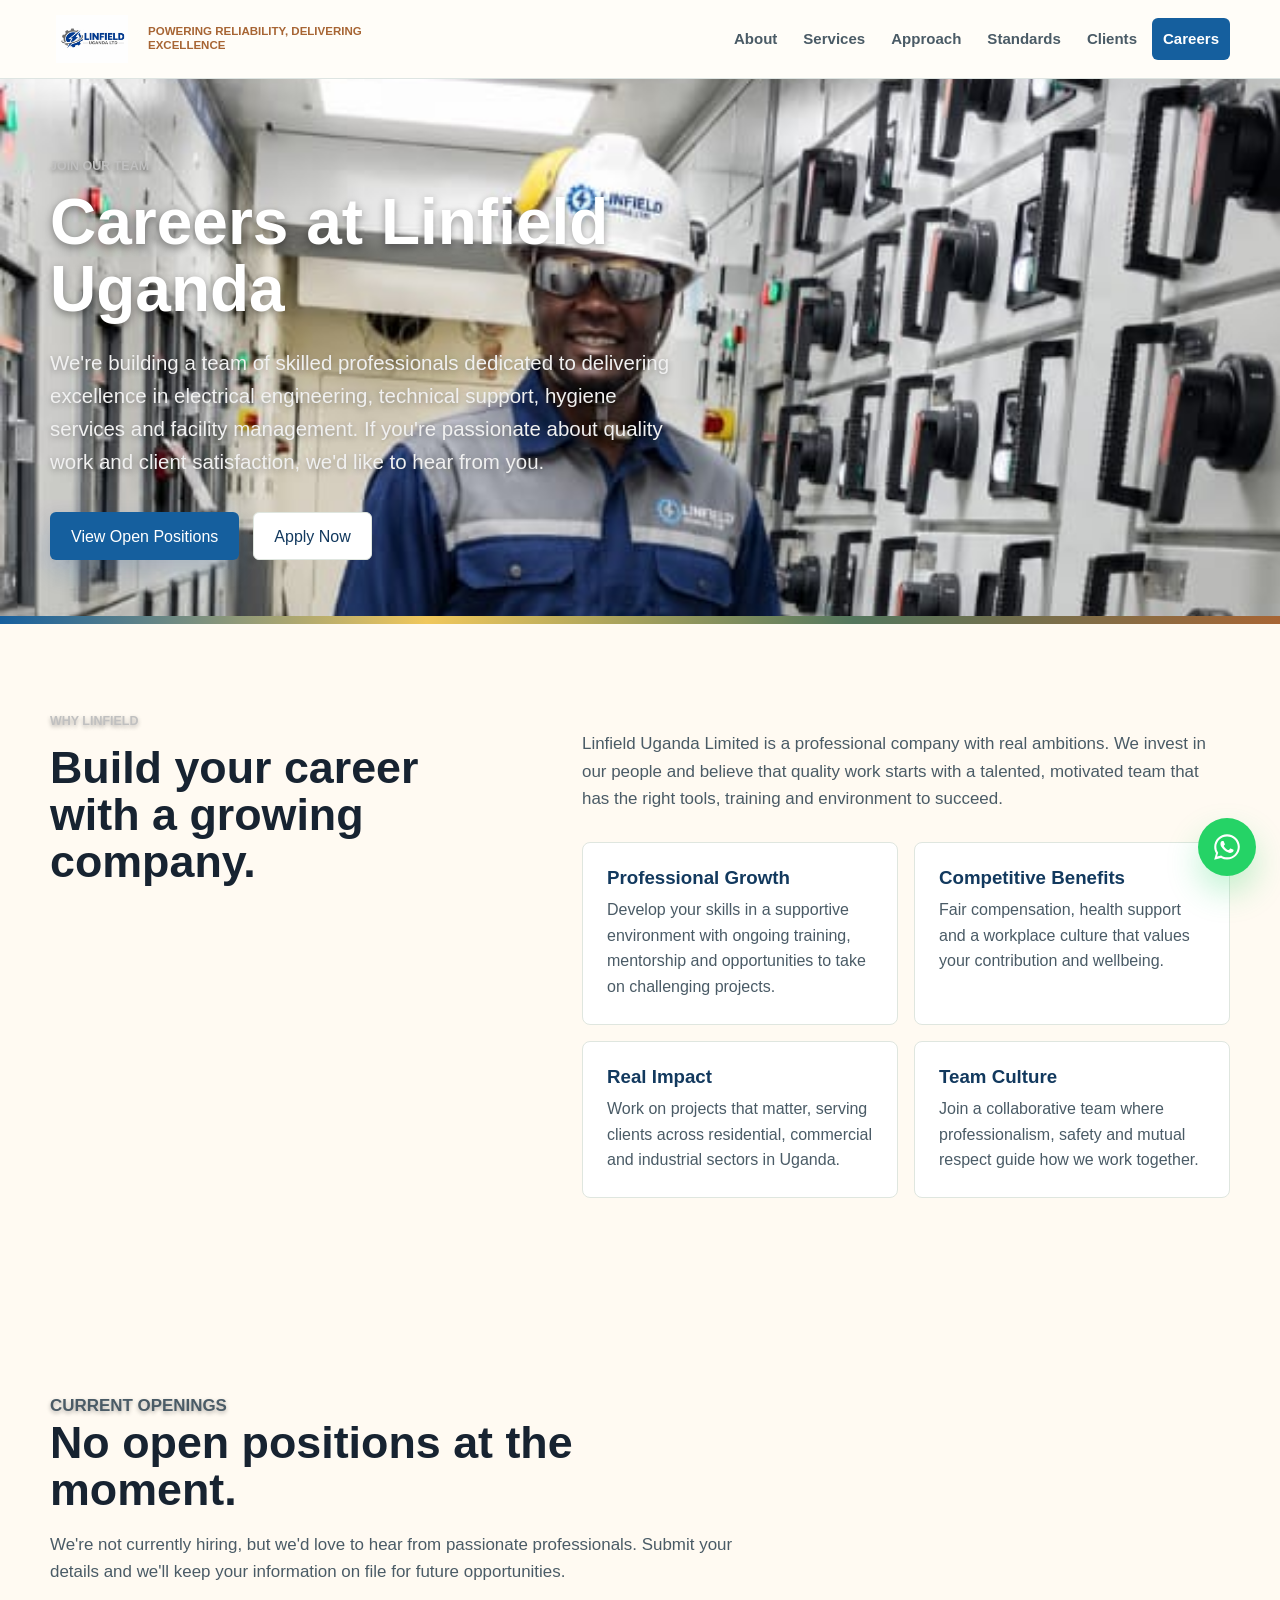
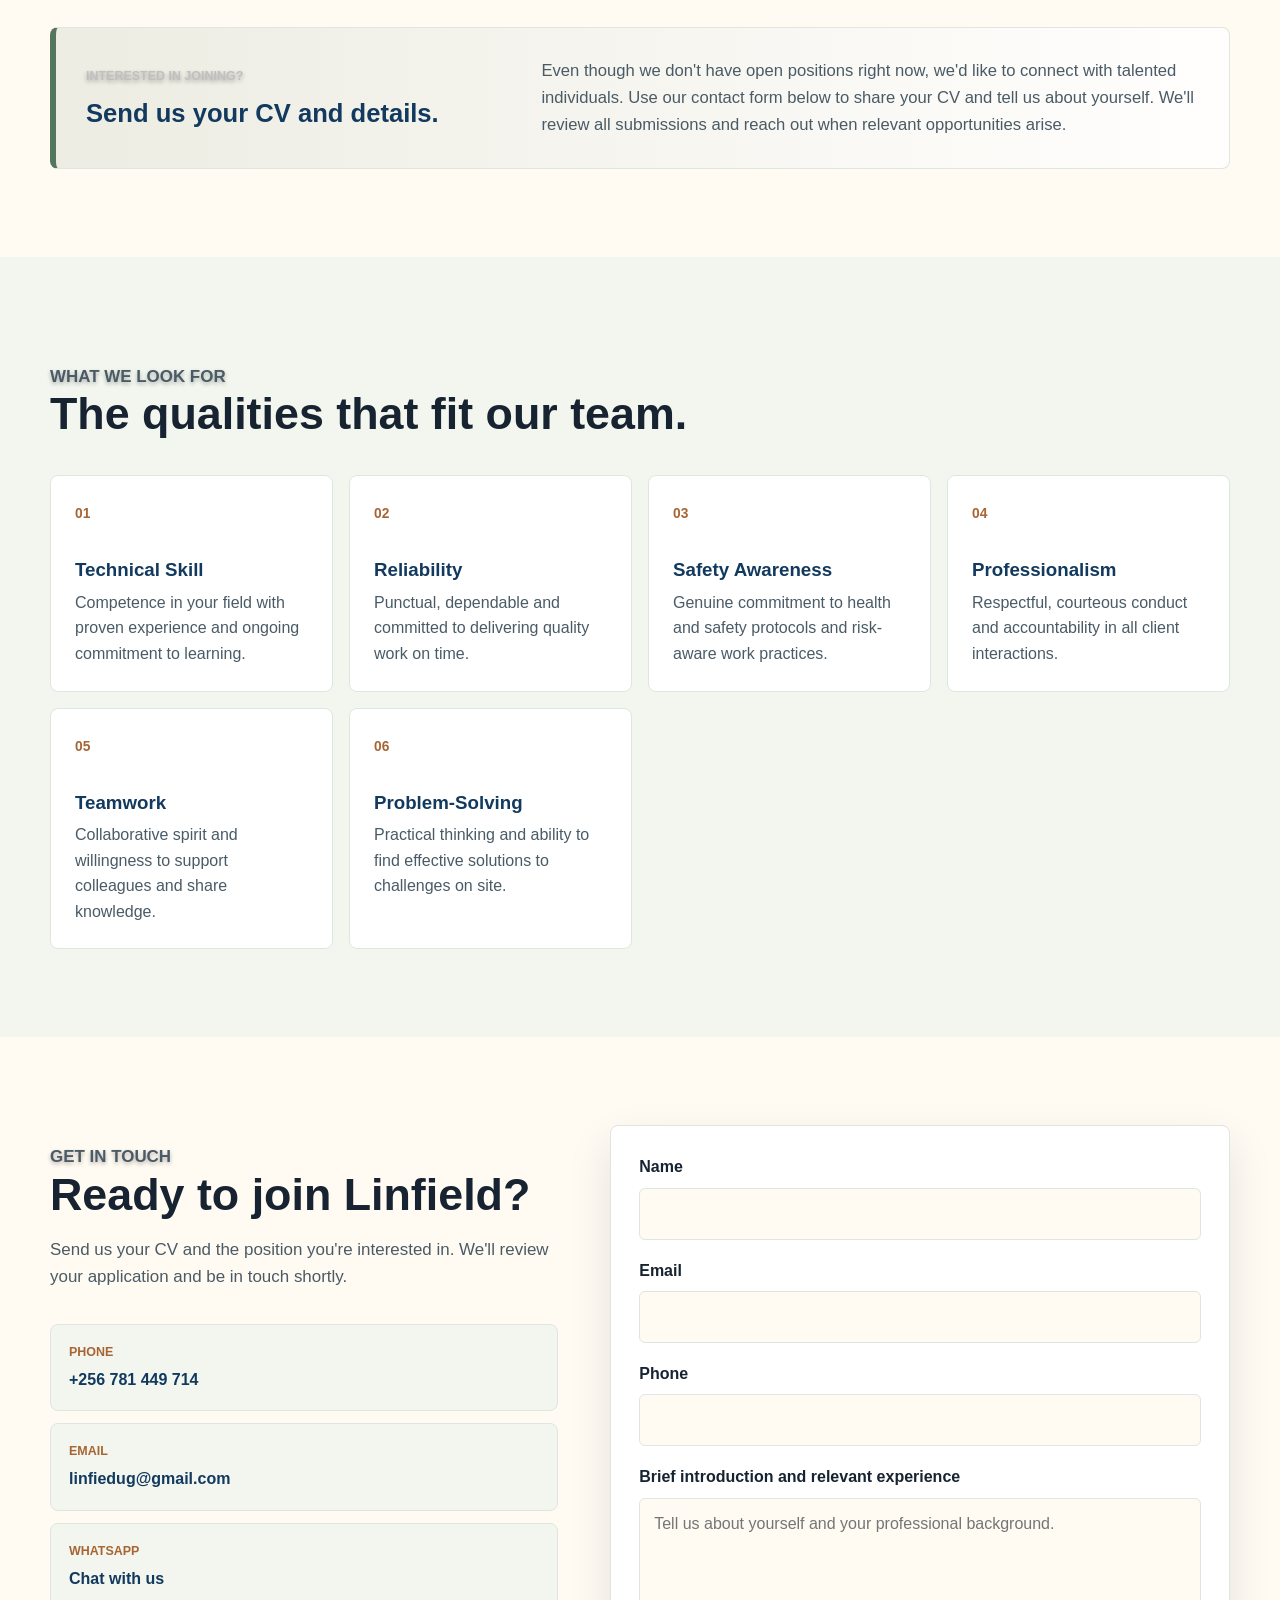
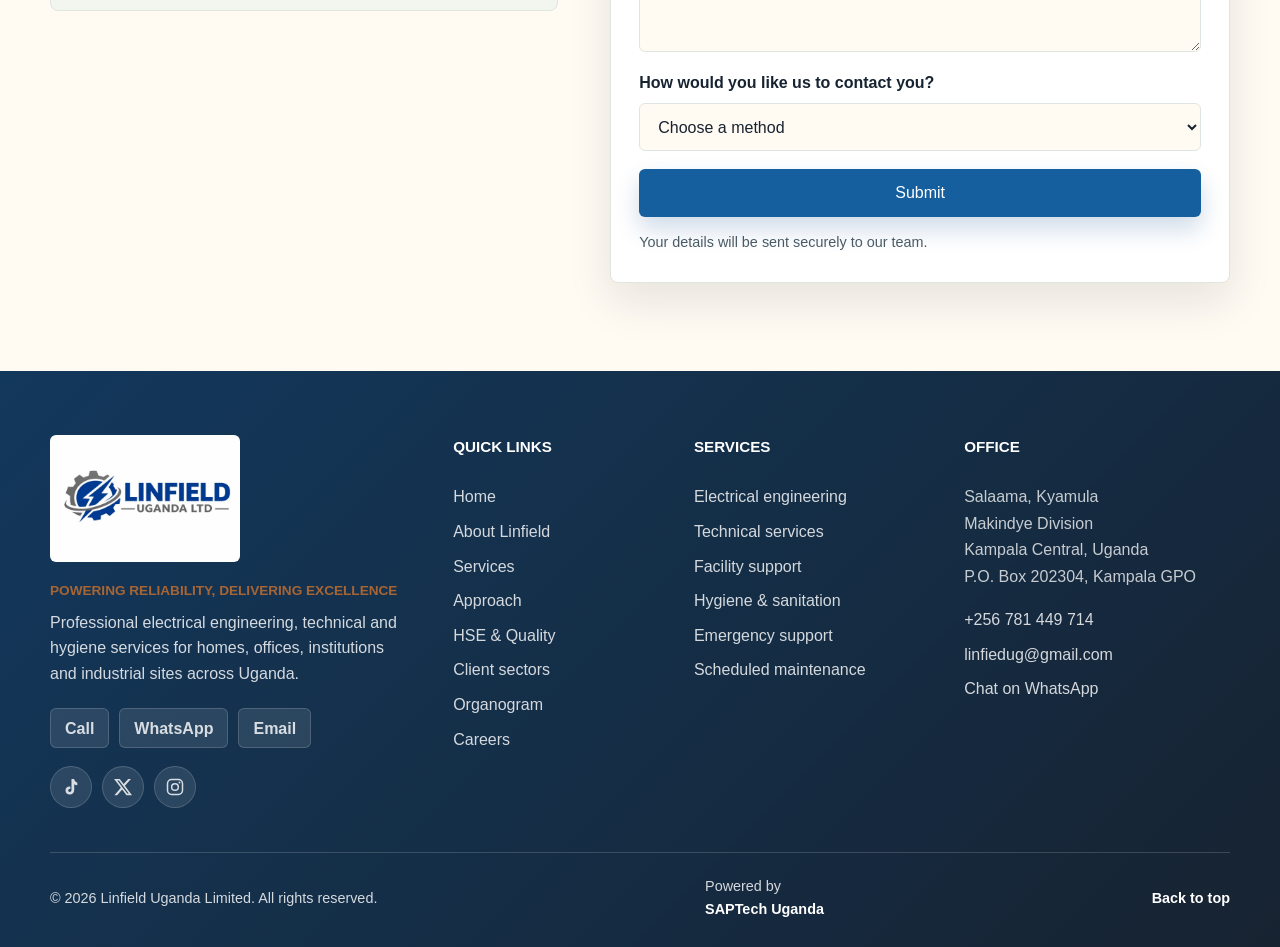
==== careers.html @ 6ddb2c0b "Add TikTok link to social media" ====
<!DOCTYPE html>
<html lang="en">
<head>
    <meta charset="UTF-8">
    <meta name="viewport" content="width=device-width, initial-scale=1.0">
    <meta name="description" content="Join Linfield Uganda Limited. We are hiring talented professionals for electrical engineering, technical support, hygiene services and more.">
    <meta name="theme-color" content="#12395e">
    <meta property="og:type" content="website">
    <meta property="og:url" content="https://linfieldug.com/careers.html">
    <meta property="og:site_name" content="Linfield Uganda Limited">
    <meta property="og:title" content="Careers | Linfield Uganda Limited">
    <meta property="og:description" content="Join our team. Explore career opportunities at Linfield Uganda Limited.">
    <meta property="og:image" content="https://linfieldug.com/images/logo.png">
    <meta property="og:image:type" content="image/png">
    <meta property="og:image:width" content="1200">
    <meta property="og:image:height" content="630">
    <meta property="og:image:alt" content="Linfield Uganda Limited logo">
    <meta name="twitter:card" content="summary_large_image">
    <meta name="twitter:site" content="@linfielduganda">
    <meta name="twitter:title" content="Careers | Linfield Uganda Limited">
    <meta name="twitter:description" content="Join our team. Explore career opportunities at Linfield Uganda Limited.">
    <meta name="twitter:image" content="https://linfieldug.com/images/logo.png">
    <meta name="twitter:image:alt" content="Linfield Uganda Limited logo">
    <link rel="icon" type="image/png" href="images/logo.png">
    <link rel="apple-touch-icon" href="images/logo.png">
    <title>Careers | Linfield Uganda Limited</title>
    <link rel="stylesheet" href="style.css">
</head>
<body>
    <a class="skip-link" href="#main">Skip to content</a>

    <header class="site-header">
        <nav class="navbar" aria-label="Main navigation">
            <a class="brand" href="index.html" aria-label="Linfield Uganda home">
                <img src="images/logo.png" alt="Linfield Uganda Limited logo" class="brand-logo">
                <span class="brand-copy">
                    <span class="brand-line">Powering reliability, delivering excellence</span>
                </span>
            </a>

            <button class="nav-toggle" type="button" aria-label="Open navigation" aria-expanded="false" aria-controls="nav-menu">
                <span></span>
                <span></span>
                <span></span>
            </button>

            <ul class="nav-menu" id="nav-menu">
                <li><a href="index.html#about" class="nav-link">About</a></li>
                <li><a href="index.html#services" class="nav-link">Services</a></li>
                <li><a href="index.html#approach" class="nav-link">Approach</a></li>
                <li><a href="index.html#standards" class="nav-link">Standards</a></li>
                <li><a href="index.html#clients" class="nav-link">Clients</a></li>
                <li><a href="careers.html" class="nav-link nav-action">Careers</a></li>
            </ul>
        </nav>
    </header>

    <main id="main">
        <section id="careers-hero" class="hero section-band">
            <div class="container hero-grid">
                <div class="hero-copy">
                    <p class="eyebrow">Join our team</p>
                    <h1>Careers at Linfield Uganda</h1>
                    <p class="hero-lede">We're building a team of skilled professionals dedicated to delivering excellence in electrical engineering, technical support, hygiene services and facility management. If you're passionate about quality work and client satisfaction, we'd like to hear from you.</p>
                    <div class="hero-actions" aria-label="Primary actions">
                        <a href="#opportunities" class="button button-primary">View Open Positions</a>
                        <a href="#apply" class="button button-secondary">Apply Now</a>
                    </div>
                </div>
            </div>
        </section>

        <section id="why-linfield" class="about section-pad">
            <div class="container two-column">
                <div>
                    <p class="section-label">Why Linfield</p>
                    <h2>Build your career with a growing company.</h2>
                </div>
                <div class="section-copy">
                    <p>Linfield Uganda Limited is a professional company with real ambitions. We invest in our people and believe that quality work starts with a talented, motivated team that has the right tools, training and environment to succeed.</p>
                    <div class="statement-grid">
                        <article class="statement">
                            <h3>Professional Growth</h3>
                            <p>Develop your skills in a supportive environment with ongoing training, mentorship and opportunities to take on challenging projects.</p>
                        </article>
                        <article class="statement">
                            <h3>Competitive Benefits</h3>
                            <p>Fair compensation, health support and a workplace culture that values your contribution and wellbeing.</p>
                        </article>
                        <article class="statement">
                            <h3>Real Impact</h3>
                            <p>Work on projects that matter, serving clients across residential, commercial and industrial sectors in Uganda.</p>
                        </article>
                        <article class="statement">
                            <h3>Team Culture</h3>
                            <p>Join a collaborative team where professionalism, safety and mutual respect guide how we work together.</p>
                        </article>
                    </div>
                </div>
            </div>
        </section>

        <section id="opportunities" class="services section-pad">
            <div class="container">
                <div class="section-heading">
                    <p class="section-label">Current openings</p>
                    <h2>No open positions at the moment.</h2>
                    <p>We're not currently hiring, but we'd love to hear from passionate professionals. Submit your details and we'll keep your information on file for future opportunities.</p>
                </div>

                <div class="service-reassurance">
                    <div>
                        <p class="section-label">Interested in joining?</p>
                        <h3>Send us your CV and details.</h3>
                    </div>
                    <p>Even though we don't have open positions right now, we'd like to connect with talented individuals. Use our contact form below to share your CV and tell us about yourself. We'll review all submissions and reach out when relevant opportunities arise.</p>
                </div>
            </div>
        </section>

        <section class="values section-pad section-muted" aria-labelledby="requirements-title">
            <div class="container">
                <div class="section-heading">
                    <p class="section-label">What we look for</p>
                    <h2 id="requirements-title">The qualities that fit our team.</h2>
                </div>
                <div class="values-grid">
                    <article class="value-card">
                        <span class="value-index">01</span>
                        <h3>Technical Skill</h3>
                        <p>Competence in your field with proven experience and ongoing commitment to learning.</p>
                    </article>
                    <article class="value-card">
                        <span class="value-index">02</span>
                        <h3>Reliability</h3>
                        <p>Punctual, dependable and committed to delivering quality work on time.</p>
                    </article>
                    <article class="value-card">
                        <span class="value-index">03</span>
                        <h3>Safety Awareness</h3>
                        <p>Genuine commitment to health and safety protocols and risk-aware work practices.</p>
                    </article>
                    <article class="value-card">
                        <span class="value-index">04</span>
                        <h3>Professionalism</h3>
                        <p>Respectful, courteous conduct and accountability in all client interactions.</p>
                    </article>
                    <article class="value-card">
                        <span class="value-index">05</span>
                        <h3>Teamwork</h3>
                        <p>Collaborative spirit and willingness to support colleagues and share knowledge.</p>
                    </article>
                    <article class="value-card">
                        <span class="value-index">06</span>
                        <h3>Problem-Solving</h3>
                        <p>Practical thinking and ability to find effective solutions to challenges on site.</p>
                    </article>
                </div>
            </div>
        </section>

        <section id="apply" class="contact section-pad">
            <div class="container contact-grid">
                <div class="contact-intro">
                    <p class="section-label">Get in touch</p>
                    <h2>Ready to join Linfield?</h2>
                    <p>Send us your CV and the position you're interested in. We'll review your application and be in touch shortly.</p>

                    <div class="contact-methods">
                        <a href="tel:+256781449714">
                            <span>Phone</span>
                            <strong>+256 781 449 714</strong>
                        </a>
                        <a href="mailto:linfiedug@gmail.com">
                            <span>Email</span>
                            <strong>linfiedug@gmail.com</strong>
                        </a>
                        <a href="https://wa.me/256781449714" target="_blank" rel="noopener noreferrer">
                            <span>WhatsApp</span>
                            <strong>Chat with us</strong>
                        </a>
                    </div>
                </div>

                <form class="contact-form" id="careersForm">
                    <div class="form-row">
                        <label for="name">Name</label>
                        <input id="name" name="name" type="text" autocomplete="name" required>
                    </div>
                    <div class="form-row">
                        <label for="email">Email</label>
                        <input id="email" name="email" type="email" autocomplete="email" required>
                    </div>
                    <div class="form-row">
                        <label for="phone">Phone</label>
                        <input id="phone" name="phone" type="tel" autocomplete="tel" required>
                    </div>
                    <div class="form-row">
                        <label for="message">Brief introduction and relevant experience</label>
                        <textarea id="message" name="message" rows="5" placeholder="Tell us about yourself and your professional background." required></textarea>
                    </div>
                    <div class="form-row">
                        <label for="contact-method">How would you like us to contact you?</label>
                        <select id="contact-method" name="contact-method" required>
                            <option value="">Choose a method</option>
                            <option value="whatsapp">WhatsApp</option>
                            <option value="email">Email</option>
                        </select>
                    </div>
                    <button type="submit" class="button button-primary form-submit">Submit</button>
                    <p class="form-note">Your details will be sent securely to our team.</p>
                </form>
            </div>
        </section>
    </main>

    <a class="floating-whatsapp" href="https://wa.me/256781449714" target="_blank" rel="noopener noreferrer" aria-label="Chat with Linfield Uganda on WhatsApp">
        <svg viewBox="0 0 32 32" aria-hidden="true" focusable="false">
            <path d="M16.04 3.2c-7.06 0-12.8 5.68-12.8 12.68 0 2.24.6 4.42 1.74 6.34L3.2 28.8l6.78-1.76a12.9 12.9 0 0 0 6.06 1.5c7.06 0 12.8-5.68 12.8-12.68S23.1 3.2 16.04 3.2Zm0 23.16c-1.96 0-3.88-.54-5.54-1.56l-.4-.24-4.02 1.04 1.08-3.88-.26-.4a10.32 10.32 0 0 1-1.58-5.44c0-5.78 4.8-10.48 10.72-10.48s10.72 4.7 10.72 10.48-4.8 10.48-10.72 10.48Zm5.88-7.84c-.32-.16-1.9-.92-2.18-1.02-.3-.12-.52-.16-.74.16-.22.32-.84 1.02-1.04 1.24-.18.22-.38.24-.7.08-.32-.16-1.36-.5-2.58-1.58-.96-.84-1.6-1.88-1.78-2.2-.18-.32-.02-.5.14-.66.14-.14.32-.38.48-.56.16-.18.22-.32.32-.54.1-.22.06-.4-.02-.56-.08-.16-.74-1.76-1.02-2.42-.26-.64-.54-.54-.74-.56h-.62c-.22 0-.56.08-.86.4-.3.32-1.12 1.08-1.12 2.64s1.16 3.06 1.32 3.28c.16.22 2.28 3.44 5.52 4.82.78.34 1.38.54 1.84.68.78.24 1.48.2 2.04.12.62-.1 1.9-.76 2.16-1.5.28-.74.28-1.38.2-1.5-.08-.14-.3-.22-.62-.38Z"/>
        </svg>
    </a>

    <footer class="site-footer">
        <div class="container footer-main">
            <div class="footer-brand">
                <img src="images/logo.png" alt="Linfield Uganda Limited logo" class="footer-logo">
                <p class="footer-slogan">Powering Reliability, Delivering Excellence</p>
                <p>Professional electrical engineering, technical and hygiene services for homes, offices, institutions and industrial sites across Uganda.</p>
                <div class="footer-actions" aria-label="Footer contact actions">
                    <a href="tel:+256781449714">Call</a>
                    <a href="https://wa.me/256781449714" target="_blank" rel="noopener noreferrer">WhatsApp</a>
                    <a href="mailto:linfiedug@gmail.com">Email</a>
                </div>
                <div class="footer-social" aria-label="Social media links">
                    <a class="social-link" href="https://www.tiktok.com/@linfield.ug.ltd?_r=1&_t=ZS-97GRP5kk8gb" target="_blank" rel="noopener noreferrer" aria-label="Linfield Uganda on TikTok">
                        <svg viewBox="0 0 24 24" aria-hidden="true" focusable="false">
                            <path d="M15.8 2.5c.28 2.3 1.58 3.82 3.8 4.28v3.02a7.3 7.3 0 0 1-3.72-1.14v6.62c0 3.32-2.14 5.72-5.38 5.72-2.88 0-5.1-2.08-5.1-4.9 0-3.18 2.6-5.2 5.78-4.72v3.1c-1.34-.42-2.6.38-2.6 1.64 0 1.02.84 1.76 1.9 1.76 1.24 0 2.1-.78 2.1-2.36V2.5h3.22Z"/>
                        </svg>
                    </a>
                    <a class="social-link is-placeholder" href="#" data-social-placeholder aria-disabled="true" aria-label="Linfield Uganda on X" title="Add official X profile link">
                        <svg viewBox="0 0 24 24" aria-hidden="true" focusable="false">
                            <path d="M18.24 2.25h3.31l-7.23 8.26 8.5 11.24h-6.66l-5.21-6.82-5.97 6.82H1.68l7.73-8.84L1.25 2.25h6.83l4.71 6.23 5.45-6.23Zm-1.16 17.52h1.83L7.08 4.13H5.12l11.96 15.64Z"/>
                        </svg>
                    </a>
                    <a class="social-link is-placeholder" href="#" data-social-placeholder aria-disabled="true" aria-label="Linfield Uganda on Instagram" title="Add official Instagram profile link">
                        <svg viewBox="0 0 24 24" aria-hidden="true" focusable="false">
                            <rect x="3" y="3" width="18" height="18" rx="5"></rect>
                            <circle cx="12" cy="12" r="4"></circle>
                            <circle cx="17.4" cy="6.6" r="1.1"></circle>
                        </svg>
                    </a>
                </div>
            </div>

            <nav class="footer-column" aria-label="Footer quick links">
                <h2>Quick links</h2>
                <a href="index.html#home">Home</a>
                <a href="index.html#about">About Linfield</a>
                <a href="index.html#services">Services</a>
                <a href="index.html#approach">Approach</a>
                <a href="index.html#standards">HSE &amp; Quality</a>
                <a href="index.html#clients">Client sectors</a>
                <a href="index.html#organogram">Organogram</a>
                <a href="careers.html">Careers</a>
            </nav>

            <nav class="footer-column" aria-label="Footer services">
                <h2>Services</h2>
                <a href="index.html#services">Electrical engineering</a>
                <a href="index.html#services">Technical services</a>
                <a href="index.html#services">Facility support</a>
                <a href="index.html#services">Hygiene &amp; sanitation</a>
                <a href="index.html#services">Emergency support</a>
                <a href="index.html#services">Scheduled maintenance</a>
            </nav>

            <div class="footer-column footer-contact">
                <h2>Office</h2>
                <address>
                    Salaama, Kyamula<br>
                    Makindye Division<br>
                    Kampala Central, Uganda<br>
                    P.O. Box 202304, Kampala GPO
                </address>
                <a href="tel:+256781449714">+256 781 449 714</a>
                <a href="mailto:linfiedug@gmail.com">linfiedug@gmail.com</a>
                <a href="https://wa.me/256781449714" target="_blank" rel="noopener noreferrer">Chat on WhatsApp</a>
            </div>
        </div>
        <div class="container footer-bottom">
            <p>&copy; 2026 Linfield Uganda Limited. All rights reserved.</p>
            <p>Powered by <a href="https://saptechug.com" target="_blank" rel="noopener noreferrer">SAPTech Uganda</a></p>
            <a href="#main">Back to top</a>
        </div>
    </footer>

    <a id="back-to-top" href="#main" class="back-to-top" aria-label="Back to top">
        <svg viewBox="0 0 24 24" aria-hidden="true" focusable="false">
            <path d="M12 4l8 8h-6v8h-4v-8H4l8-8z" fill="currentColor"/>
        </svg>
    </a>

    <script src="script.js"></script>
</body>
</html>
---- style.css ----
:root {
    --ink: #172331;
    --ink-soft: #4a5b66;
    --paper: #fffaf2;
    --surface: #ffffff;
    --mist: #f2f6ef;
    --line: #dfe6df;
    --blue: #155f9e;
    --blue-deep: #12395e;
    --copper: #a76534;
    --green: #53765d;
    --yellow: #f0c75b;
    --warm: #f8ede3;
    --shadow: 0 18px 45px rgba(18, 33, 47, 0.1);
    --radius: 8px;
    --max-width: 1180px;
}

* {
    box-sizing: border-box;
}

html {
    scroll-behavior: smooth;
}

section[id] {
    scroll-margin-top: 92px;
}

body {
    margin: 0;
    font-family: "Segoe UI", Arial, sans-serif;
    color: var(--ink);
    background: var(--paper);
    line-height: 1.6;
    text-rendering: optimizeLegibility;
}

body.nav-open {
    overflow: hidden;
}

img {
    max-width: 100%;
    display: block;
}

a {
    color: inherit;
}

.skip-link {
    position: absolute;
    left: 16px;
    top: -60px;
    z-index: 200;
    background: var(--ink);
    color: white;
    padding: 10px 14px;
    border-radius: 4px;
}

.skip-link:focus {
    top: 16px;
}

.container {
    width: min(100% - 40px, var(--max-width));
    margin: 0 auto;
}

.site-header {
    position: sticky;
    top: 0;
    z-index: 100;
    background: rgba(255, 253, 248, 0.94);
    border-bottom: 1px solid rgba(219, 227, 223, 0.9);
    backdrop-filter: blur(14px);
}

.navbar {
    width: min(100% - 40px, var(--max-width));
    min-height: 78px;
    margin: 0 auto;
    display: flex;
    align-items: center;
    justify-content: space-between;
    gap: 24px;
}

.brand {
    display: flex;
    align-items: center;
    gap: 14px;
    text-decoration: none;
    min-width: 0;
}

.brand-logo {
    width: 84px;
    height: 48px;
    object-fit: contain;
}

.brand-copy {
    display: grid;
    line-height: 1.1;
}

.brand-name {
    display: none;
}

.brand-line {
    color: var(--copper);
    max-width: 250px;
    font-size: 0.72rem;
    font-weight: 700;
    line-height: 1.2;
    text-transform: uppercase;
}

.nav-menu {
    list-style: none;
    display: flex;
    align-items: center;
    gap: 4px;
    margin: 0;
    padding: 0;
}

.nav-link {
    display: inline-flex;
    align-items: center;
    min-height: 42px;
    padding: 0 11px;
    text-decoration: none;
    color: var(--ink-soft);
    font-weight: 700;
    font-size: 0.94rem;
    border-radius: 6px;
}

.nav-link:hover,
.nav-link.active {
    color: var(--blue);
    background: rgba(16, 75, 145, 0.08);
}

.nav-action {
    background: var(--blue);
    color: white;
}

.nav-action:hover,
.nav-action.active {
    background: var(--blue-deep);
    color: white;
}

.nav-toggle {
    display: none;
    width: 44px;
    height: 44px;
    border: 1px solid var(--line);
    border-radius: 6px;
    background: var(--surface);
    align-items: center;
    justify-content: center;
    flex-direction: column;
    gap: 5px;
    cursor: pointer;
}

.nav-toggle span {
    width: 20px;
    height: 2px;
    background: var(--ink);
    border-radius: 999px;
    transition: transform 180ms ease, opacity 180ms ease;
}

.nav-toggle[aria-expanded="true"] span:nth-child(1) {
    transform: translateY(7px) rotate(45deg);
}

.nav-toggle[aria-expanded="true"] span:nth-child(2) {
    opacity: 0;
}

.nav-toggle[aria-expanded="true"] span:nth-child(3) {
    transform: translateY(-7px) rotate(-45deg);
}

.section-pad {
    padding: 88px 0;
}

.section-band {
    padding: 78px 0 64px;
}

.section-muted {
    background: var(--mist);
}

.section-dark {
    background: var(--blue-deep);
    color: white;
}

.hero {
    position: relative;
    overflow: hidden;
    background-image:
        url('images/introduction.png'),
        linear-gradient(90deg, rgba(18, 33, 47, 0.65), rgba(18, 33, 47, 0.65)),
        repeating-linear-gradient(135deg, rgba(16, 75, 145, 0.08) 0 1px, transparent 1px 18px);
    background-size: cover;
    background-position: center 27%;
    background-attachment: fixed;
}

.hero::after {
    content: "";
    position: absolute;
    left: 0;
    right: 0;
    bottom: 0;
    height: 8px;
    background: linear-gradient(90deg, var(--blue), var(--yellow), var(--green), var(--copper));
}

.hero-grid {
    display: grid;
    grid-template-columns: minmax(0, 1.06fr) minmax(360px, 0.82fr);
    gap: 52px;
    align-items: center;
}

.eyebrow,
.section-label,
.panel-kicker {
    margin: 0 0 12px;
    color: #c0c0c0;
    font-size: 0.78rem;
    font-weight: 800;
    letter-spacing: 0;
    text-transform: uppercase;
    text-shadow: 0 2px 4px rgba(0, 0, 0, 0.3);
}

.hero h1,
.section-heading h2,
.two-column h2,
.approach h2,
.organogram-card h2,
.contact h2 {
    margin: 0;
    color: var(--ink);
    line-height: 1.05;
    font-size: clamp(2.15rem, 5vw, 4.7rem);
    letter-spacing: 0;
}

.hero h1 {
    color: white;
    text-shadow: 0 3px 8px rgba(0, 0, 0, 0.4);
}

.hero-lede {
    max-width: 680px;
    margin: 24px 0 0;
    color: #f0f0f0;
    font-size: clamp(1.05rem, 2vw, 1.28rem);
    text-shadow: 0 2px 6px rgba(0, 0, 0, 0.3);
}

.hero-actions {
    display: flex;
    flex-wrap: wrap;
    gap: 14px;
    margin-top: 34px;
}

.button {
    display: inline-flex;
    align-items: center;
    justify-content: center;
    min-height: 48px;
    padding: 0 20px;
    border: 1px solid transparent;
    border-radius: 6px;
    font-weight: 800;
    text-decoration: none;
    cursor: pointer;
    font: inherit;
    transition: transform 180ms ease, background 180ms ease, border-color 180ms ease, color 180ms ease;
}

.button:hover {
    transform: translateY(-1px);
}

.button-primary {
    background: var(--blue);
    color: white;
    box-shadow: 0 12px 24px rgba(16, 75, 145, 0.2);
}

.button-primary:hover {
    background: var(--blue-deep);
}

.button-secondary {
    color: var(--blue-deep);
    background: var(--surface);
    border-color: var(--line);
}

.button-secondary:hover {
    border-color: var(--blue);
    color: var(--blue);
}

.hero-panel {
    position: relative;
    min-height: 440px;
    padding: 34px;
    background: var(--surface);
    border: 1px solid var(--line);
    border-radius: var(--radius);
    box-shadow: var(--shadow);
    display: grid;
    align-content: space-between;
    overflow: hidden;
}

.hero-panel::before {
    content: "";
    position: absolute;
    inset: 0;
    background: linear-gradient(180deg, rgba(16, 75, 145, 0.08), transparent 40%);
    pointer-events: none;
}

.hero-logo,
.hero-panel-content,
.hero-metrics {
    position: relative;
}

.hero-logo {
    width: 100%;
    max-width: 430px;
    margin: 10px auto 28px;
}

.service-snapshot {
    display: grid;
    gap: 12px;
    margin: 0;
    padding: 0;
    list-style: none;
}

.service-snapshot li {
    position: relative;
    padding-left: 28px;
    color: var(--ink-soft);
    font-weight: 700;
}

.service-snapshot li::before {
    content: "";
    position: absolute;
    left: 0;
    top: 0.48em;
    width: 12px;
    height: 7px;
    border-left: 3px solid var(--green);
    border-bottom: 3px solid var(--green);
    transform: rotate(-45deg);
}

.hero-metrics {
    display: grid;
    grid-template-columns: repeat(3, 1fr);
    gap: 10px;
    margin-top: 30px;
}

.hero-metrics span {
    padding: 14px 10px;
    background: var(--mist);
    border: 1px solid var(--line);
    border-radius: 6px;
    color: var(--ink-soft);
    text-align: center;
    font-size: 0.9rem;
}

.hero-metrics strong {
    display: block;
    color: var(--blue-deep);
}

.two-column {
    display: grid;
    grid-template-columns: minmax(260px, 0.78fr) minmax(0, 1.08fr);
    gap: 64px;
    align-items: start;
}

.two-column h2,
.section-heading h2,
.approach h2,
.organogram-card h2,
.contact h2 {
    font-size: clamp(2rem, 3.5vw, 3.2rem);
}

.section-copy > p,
.section-heading > p,
.organogram-card p,
.contact-intro > p,
.dark-copy {
    margin: 18px 0 0;
    color: var(--ink-soft);
    font-size: 1.06rem;
}

.statement-grid {
    display: grid;
    grid-template-columns: repeat(2, minmax(0, 1fr));
    gap: 16px;
    margin-top: 30px;
}

.statement,
.value-card,
.service-card,
.standard-card,
.contact-form {
    background: var(--surface);
    border: 1px solid var(--line);
    border-radius: var(--radius);
}

.statement {
    padding: 24px;
}

.statement h3,
.value-card h3,
.service-card h4,
.process-list h3 {
    margin: 0 0 8px;
    line-height: 1.2;
    color: var(--blue-deep);
}

.statement p,
.value-card p,
.service-card p,
.standard-card p,
.process-list p {
    margin: 0;
    color: var(--ink-soft);
}

.positioning-note {
    margin-top: 20px;
    padding: 22px 24px;
    background: var(--warm);
    border: 1px solid rgba(167, 101, 52, 0.22);
    border-radius: var(--radius);
}

.positioning-note span {
    display: block;
    margin-bottom: 8px;
    color: var(--copper);
    font-size: 0.78rem;
    font-weight: 900;
    text-transform: uppercase;
}

.positioning-note p {
    margin: 0;
    color: var(--ink);
    font-weight: 700;
}

.section-heading {
    max-width: 720px;
    margin-bottom: 38px;
}

.values-grid {
    display: grid;
    grid-template-columns: repeat(4, minmax(0, 1fr));
    gap: 16px;
}

.value-card {
    padding: 24px;
}

.value-index {
    display: inline-flex;
    margin-bottom: 34px;
    color: var(--copper);
    font-size: 0.86rem;
    font-weight: 900;
}

.service-category {
    padding-top: 34px;
    margin-top: 34px;
    border-top: 1px solid var(--line);
}

.category-heading {
    display: flex;
    align-items: center;
    gap: 14px;
    margin-bottom: 18px;
}

.category-heading span {
    display: inline-flex;
    align-items: center;
    justify-content: center;
    width: 42px;
    height: 42px;
    background: var(--mist);
    border-radius: 50%;
    color: var(--blue);
    font-weight: 900;
}

.category-heading h3 {
    margin: 0;
    color: var(--ink);
    font-size: 1.35rem;
}

.services-grid {
    display: grid;
    grid-template-columns: repeat(3, minmax(0, 1fr));
    gap: 16px;
}

.service-card {
    min-height: 156px;
    padding: 24px;
    transition: transform 180ms ease, box-shadow 180ms ease, border-color 180ms ease;
}

.service-card:hover {
    transform: translateY(-3px);
    border-color: rgba(16, 75, 145, 0.35);
    box-shadow: 0 14px 34px rgba(18, 33, 47, 0.09);
}

.service-card-urgent {
    border-color: rgba(167, 101, 52, 0.38);
    background: linear-gradient(180deg, #fff, var(--warm));
}

.service-reassurance {
    display: grid;
    grid-template-columns: minmax(220px, 0.65fr) minmax(0, 1fr);
    gap: 28px;
    align-items: center;
    margin-top: 42px;
    padding: 30px;
    background: linear-gradient(90deg, rgba(79, 116, 91, 0.1), rgba(255, 255, 255, 0.88));
    border: 1px solid var(--line);
    border-left: 6px solid var(--green);
    border-radius: var(--radius);
}

.service-reassurance h3 {
    margin: 0;
    color: var(--blue-deep);
    font-size: clamp(1.4rem, 2vw, 1.8rem);
    line-height: 1.16;
}

.service-reassurance > p {
    margin: 0;
    color: var(--ink-soft);
    font-size: 1.04rem;
}

.care-grid {
    display: grid;
    grid-template-columns: repeat(3, minmax(0, 1fr));
    gap: 16px;
}

.care-card {
    min-height: 244px;
    padding: 26px;
    background: var(--surface);
    border: 1px solid var(--line);
    border-radius: var(--radius);
}

.care-card span {
    color: var(--copper);
    font-size: 0.78rem;
    font-weight: 900;
    text-transform: uppercase;
}

.care-card h3 {
    margin: 22px 0 10px;
    color: var(--blue-deep);
    line-height: 1.2;
}

.care-card p {
    margin: 0;
    color: var(--ink-soft);
}

.standards-grid {
    display: grid;
    grid-template-columns: repeat(3, minmax(0, 1fr));
    gap: 16px;
}

.standard-card {
    min-height: 360px;
    padding: 28px;
    display: flex;
    flex-direction: column;
}

.standard-card span {
    color: var(--green);
    font-size: 0.78rem;
    font-weight: 900;
    text-transform: uppercase;
}

.standard-card h3 {
    margin: 18px 0 12px;
    color: var(--blue-deep);
    line-height: 1.18;
}

.standard-card ul {
    display: grid;
    gap: 10px;
    margin: 20px 0 0;
    padding: 0;
    list-style: none;
}

.standard-card li {
    position: relative;
    padding-left: 24px;
    color: var(--ink-soft);
    font-weight: 700;
}

.standard-card li::before {
    content: "";
    position: absolute;
    left: 0;
    top: 0.55em;
    width: 10px;
    height: 10px;
    background: var(--yellow);
    border: 2px solid rgba(21, 95, 158, 0.28);
    border-radius: 50%;
}

.objectives-strip {
    display: grid;
    grid-template-columns: repeat(3, minmax(0, 1fr));
    gap: 10px;
    margin-top: 18px;
}

.objectives-strip span {
    display: flex;
    align-items: center;
    min-height: 58px;
    padding: 13px 16px;
    background: var(--mist);
    border: 1px solid var(--line);
    border-radius: 6px;
    color: var(--ink);
    font-weight: 800;
}

.approach-grid {
    display: grid;
    grid-template-columns: minmax(0, 0.9fr) minmax(0, 1fr);
    gap: 56px;
    align-items: center;
}

.section-dark .section-label {
    color: var(--yellow);
}

.section-dark h2,
.section-dark .dark-copy {
    color: white;
}

.process-list {
    display: grid;
    gap: 16px;
}

.process-list article {
    display: grid;
    grid-template-columns: 54px 1fr;
    gap: 18px;
    align-items: start;
    padding: 22px;
    background: rgba(255, 255, 255, 0.08);
    border: 1px solid rgba(255, 255, 255, 0.16);
    border-radius: var(--radius);
}

.process-list span {
    display: inline-flex;
    align-items: center;
    justify-content: center;
    width: 46px;
    height: 46px;
    border-radius: 50%;
    background: var(--yellow);
    color: var(--ink);
    font-weight: 900;
}

.process-list h3,
.process-list p {
    color: white;
}

.process-list p {
    opacity: 0.82;
}

.clients-grid {
    display: grid;
    grid-template-columns: repeat(4, minmax(0, 1fr));
    gap: 12px;
}

.clients-grid span {
    display: flex;
    align-items: center;
    min-height: 76px;
    padding: 18px;
    background: var(--surface);
    border: 1px solid var(--line);
    border-radius: var(--radius);
    color: var(--ink-soft);
    font-weight: 800;
}

.organogram-card {
    display: flex;
    align-items: center;
    justify-content: space-between;
    gap: 28px;
    padding: 36px;
    background: var(--surface);
    border: 1px solid var(--line);
    border-radius: var(--radius);
}

.contact-grid {
    display: grid;
    grid-template-columns: minmax(0, 0.82fr) minmax(360px, 1fr);
    gap: 52px;
    align-items: start;
}

.contact-methods {
    display: grid;
    gap: 12px;
    margin-top: 34px;
}

.contact-quiet {
    margin: 16px 0 0;
    padding: 15px 16px;
    background: rgba(16, 75, 145, 0.08);
    border-left: 4px solid var(--blue);
    border-radius: 6px;
    color: var(--ink-soft);
}

.contact-methods a {
    display: grid;
    gap: 4px;
    padding: 18px;
    background: var(--mist);
    border: 1px solid var(--line);
    border-radius: var(--radius);
    text-decoration: none;
}

.contact-methods span {
    color: var(--copper);
    font-size: 0.78rem;
    font-weight: 900;
    text-transform: uppercase;
}

.contact-methods strong {
    color: var(--blue-deep);
    overflow-wrap: anywhere;
}

.contact-form {
    padding: 28px;
    box-shadow: var(--shadow);
}

.form-row {
    display: grid;
    gap: 8px;
    margin-bottom: 18px;
}

.form-row label {
    color: var(--ink);
    font-weight: 800;
}

.form-row input,
.form-row select,
.form-row textarea {
    width: 100%;
    min-height: 48px;
    border: 1px solid var(--line);
    border-radius: 6px;
    padding: 12px 14px;
    background: var(--paper);
    color: var(--ink);
    font: inherit;
}

.form-row textarea {
    min-height: 128px;
    resize: vertical;
}

.form-row input:focus,
.form-row select:focus,
.form-row textarea:focus {
    outline: 3px solid rgba(244, 197, 66, 0.34);
    border-color: var(--blue);
}

.form-submit {
    width: 100%;
}

.form-note {
    margin: 14px 0 0;
    color: var(--ink-soft);
    font-size: 0.9rem;
}

.floating-whatsapp {
    position: fixed;
    right: 24px;
    bottom: 24px;
    z-index: 90;
    display: inline-flex;
    align-items: center;
    justify-content: center;
    width: 58px;
    height: 58px;
    border-radius: 50%;
    background: #25d366;
    color: white;
    text-decoration: none;
    box-shadow: 0 16px 32px rgba(37, 211, 102, 0.28);
    transition: transform 180ms ease, box-shadow 180ms ease, background 180ms ease;
}

.floating-whatsapp:hover {
    transform: translateY(-2px);
    background: #1ebe5d;
    box-shadow: 0 18px 36px rgba(37, 211, 102, 0.34);
}

.floating-whatsapp svg {
    width: 32px;
    height: 32px;
    fill: currentColor;
}

.back-to-top {
    position: fixed;
    right: 24px;
    bottom: 96px;
    z-index: 89;
    display: inline-flex;
    align-items: center;
    justify-content: center;
    width: 40px;
    height: 40px;
    border-radius: 50%;
    background: var(--blue);
    color: white;
    text-decoration: none;
    box-shadow: 0 2px 8px rgba(21, 95, 158, 0.2);
    transition: transform 180ms ease, box-shadow 180ms ease, background 180ms ease, opacity 180ms ease;
    opacity: 0;
    pointer-events: none;
}

.back-to-top.visible {
    opacity: 1;
    pointer-events: auto;
}

.back-to-top:hover {
    transform: translateY(-1px);
    background: var(--blue-deep);
    box-shadow: 0 4px 12px rgba(21, 95, 158, 0.28);
}

.back-to-top svg {
    width: 18px;
    height: 18px;
    fill: currentColor;
}

.reveal-item {
    opacity: 0;
    transform: translateY(18px);
    transition:
        opacity 640ms ease,
        transform 640ms cubic-bezier(0.2, 0.8, 0.2, 1);
    transition-delay: var(--reveal-delay, 0ms);
}

.reveal-item.is-visible {
    opacity: 1;
    transform: translateY(0);
}

.hero-panel.reveal-item {
    transform: translateY(16px) scale(0.985);
}

.hero-panel.reveal-item.is-visible {
    transform: translateY(0) scale(1);
}

.hero-logo {
    animation: softFloat 7s ease-in-out infinite;
}

@keyframes softFloat {
    0%,
    100% {
        transform: translateY(0);
    }

    50% {
        transform: translateY(-6px);
    }
}

.site-footer {
    background:
        linear-gradient(135deg, rgba(18, 57, 94, 0.96), rgba(23, 35, 49, 1)),
        var(--ink);
    color: rgba(255, 255, 255, 0.82);
    padding: 64px 0 26px;
}

.footer-main {
    display: grid;
    grid-template-columns: minmax(260px, 1.25fr) minmax(150px, 0.7fr) minmax(170px, 0.8fr) minmax(220px, 0.9fr);
    gap: 34px;
    align-items: start;
}

.footer-logo {
    width: 190px;
    margin-bottom: 18px;
    background: white;
    border-radius: 6px;
}

.footer-brand p {
    max-width: 360px;
}

.footer-slogan {
    color: var(--copper);
    font-weight: 700;
    font-size: 0.85rem;
    margin-bottom: 8px !important;
    text-transform: uppercase;
}

.footer-actions {
    display: flex;
    flex-wrap: wrap;
    gap: 10px;
    margin-top: 22px;
}

.footer-actions a {
    display: inline-flex;
    align-items: center;
    justify-content: center;
    min-height: 40px;
    margin: 0;
    padding: 0 14px;
    background: rgba(255, 255, 255, 0.1);
    border: 1px solid rgba(255, 255, 255, 0.16);
    border-radius: 6px;
    color: white;
    font-weight: 800;
}

.footer-social {
    display: flex;
    align-items: center;
    gap: 10px;
    margin-top: 18px;
}

.social-link {
    display: inline-flex;
    align-items: center;
    justify-content: center;
    width: 42px;
    height: 42px;
    margin: 0;
    background: rgba(255, 255, 255, 0.1);
    border: 1px solid rgba(255, 255, 255, 0.16);
    border-radius: 50%;
    color: white;
}

.social-link:hover {
    background: rgba(255, 255, 255, 0.16);
    border-color: rgba(255, 255, 255, 0.28);
    color: var(--yellow);
}

.social-link svg {
    width: 20px;
    height: 20px;
}

.social-link path {
    fill: currentColor;
}

.social-link rect,
.social-link circle {
    fill: none;
    stroke: currentColor;
    stroke-width: 1.8;
}

.social-link circle:last-child {
    fill: currentColor;
    stroke: none;
}

.site-footer h2 {
    margin: 0 0 16px;
    color: white;
    font-size: 0.95rem;
    text-transform: uppercase;
}

.site-footer p {
    margin: 0;
}

.footer-column {
    display: grid;
    gap: 9px;
}

.site-footer a {
    display: table;
    margin: 0;
    color: rgba(255, 255, 255, 0.82);
    text-decoration: none;
    transition: color 180ms ease, transform 180ms ease, background 180ms ease, border-color 180ms ease;
}

.site-footer .footer-actions a,
.site-footer .social-link {
    display: inline-flex;
    margin: 0;
}

.site-footer a:hover {
    color: var(--yellow);
}

.footer-column a:hover {
    transform: translateX(2px);
}

.footer-contact address {
    margin: 0 0 8px;
    color: rgba(255, 255, 255, 0.76);
    font-style: normal;
    line-height: 1.65;
}

.footer-bottom {
    display: flex;
    align-items: center;
    justify-content: space-between;
    gap: 18px;
    margin-top: 44px;
    padding-top: 22px;
    border-top: 1px solid rgba(255, 255, 255, 0.16);
    font-size: 0.9rem;
}

.footer-bottom a {
    color: white;
    font-weight: 800;
}

@media (max-width: 980px) {
    .brand-logo {
        width: 74px;
    }

    .brand-line {
        max-width: 210px;
        font-size: 0.66rem;
    }

    .nav-link {
        padding: 0 8px;
    }

    .hero-grid,
    .two-column,
    .approach-grid,
    .contact-grid {
        grid-template-columns: 1fr;
        gap: 36px;
    }

    .values-grid,
    .services-grid,
    .care-grid,
    .standards-grid,
    .clients-grid {
        grid-template-columns: repeat(2, minmax(0, 1fr));
    }

    .objectives-strip {
        grid-template-columns: repeat(2, minmax(0, 1fr));
    }

    .service-reassurance {
        grid-template-columns: 1fr;
    }

    .hero-panel {
        min-height: auto;
    }

    .organogram-card {
        align-items: flex-start;
        flex-direction: column;
    }

    .footer-main {
        grid-template-columns: 1fr 1fr;
    }
}

@media (max-width: 760px) {
    .container,
    .navbar {
        width: min(100% - 28px, var(--max-width));
    }

    .navbar {
        min-height: 70px;
    }

    .brand-logo {
        width: 64px;
        height: 40px;
    }

    .brand-line {
        font-size: 0.62rem;
        max-width: 220px;
    }

    .nav-toggle {
        display: inline-flex;
    }

    .nav-menu {
        position: fixed;
        inset: 70px 0 auto 0;
        display: grid;
        gap: 0;
        padding: 12px 14px 18px;
        background: var(--paper);
        border-bottom: 1px solid var(--line);
        box-shadow: 0 20px 35px rgba(18, 33, 47, 0.14);
        transform: translateY(-120%);
        visibility: hidden;
        transition: transform 180ms ease, visibility 180ms ease;
    }

    .nav-menu.open {
        transform: translateY(0);
        visibility: visible;
    }

    .nav-link {
        min-height: 50px;
        border-radius: 4px;
    }

    .section-pad {
        padding: 64px 0;
    }

    .section-band {
        padding: 52px 0 46px;
    }

    .hero-actions,
    .button {
        width: 100%;
    }

    .statement-grid,
    .values-grid,
    .services-grid,
    .care-grid,
    .standards-grid,
    .objectives-strip,
    .clients-grid,
    .footer-main {
        grid-template-columns: 1fr;
    }

    .hero-panel,
    .contact-form,
    .organogram-card {
        padding: 22px;
    }

    .hero-metrics {
        grid-template-columns: 1fr;
    }

    .process-list article {
        grid-template-columns: 44px 1fr;
        padding: 18px;
    }

    .process-list span {
        width: 40px;
        height: 40px;
    }

    .floating-whatsapp {
        right: 16px;
        bottom: 16px;
        width: 52px;
        height: 52px;
    }

    .floating-whatsapp svg {
        width: 29px;
        height: 29px;
    }

    .footer-bottom {
        align-items: flex-start;
        flex-direction: column;
    }
}

@media (max-width: 540px) {
    .brand-line {
        font-size: 0.6rem;
        max-width: 200px;
    }
}

@media (max-width: 420px) {
    .brand-line {
        font-size: 0.56rem;
        max-width: 180px;
    }

    .hero h1 {
        font-size: 2.35rem;
    }

    .two-column h2,
    .section-heading h2,
    .approach h2,
    .organogram-card h2,
    .contact h2 {
        font-size: 2rem;
    }
}

@media (max-width: 640px) {
    .floating-whatsapp {
        right: 16px;
        bottom: 16px;
        width: 52px;
        height: 52px;
    }

    .floating-whatsapp svg {
        width: 28px;
        height: 28px;
    }

    .back-to-top {
        right: 16px;
        bottom: 80px;
        width: 36px;
        height: 36px;
    }

    .back-to-top svg {
        width: 16px;
        height: 16px;
    }
}

@media (prefers-reduced-motion: reduce) {
    *,
    *::before,
    *::after {
        scroll-behavior: auto !important;
        transition-duration: 0.001ms !important;
        animation-duration: 0.001ms !important;
    }

    .reveal-item {
        opacity: 1;
        transform: none;
    }
}
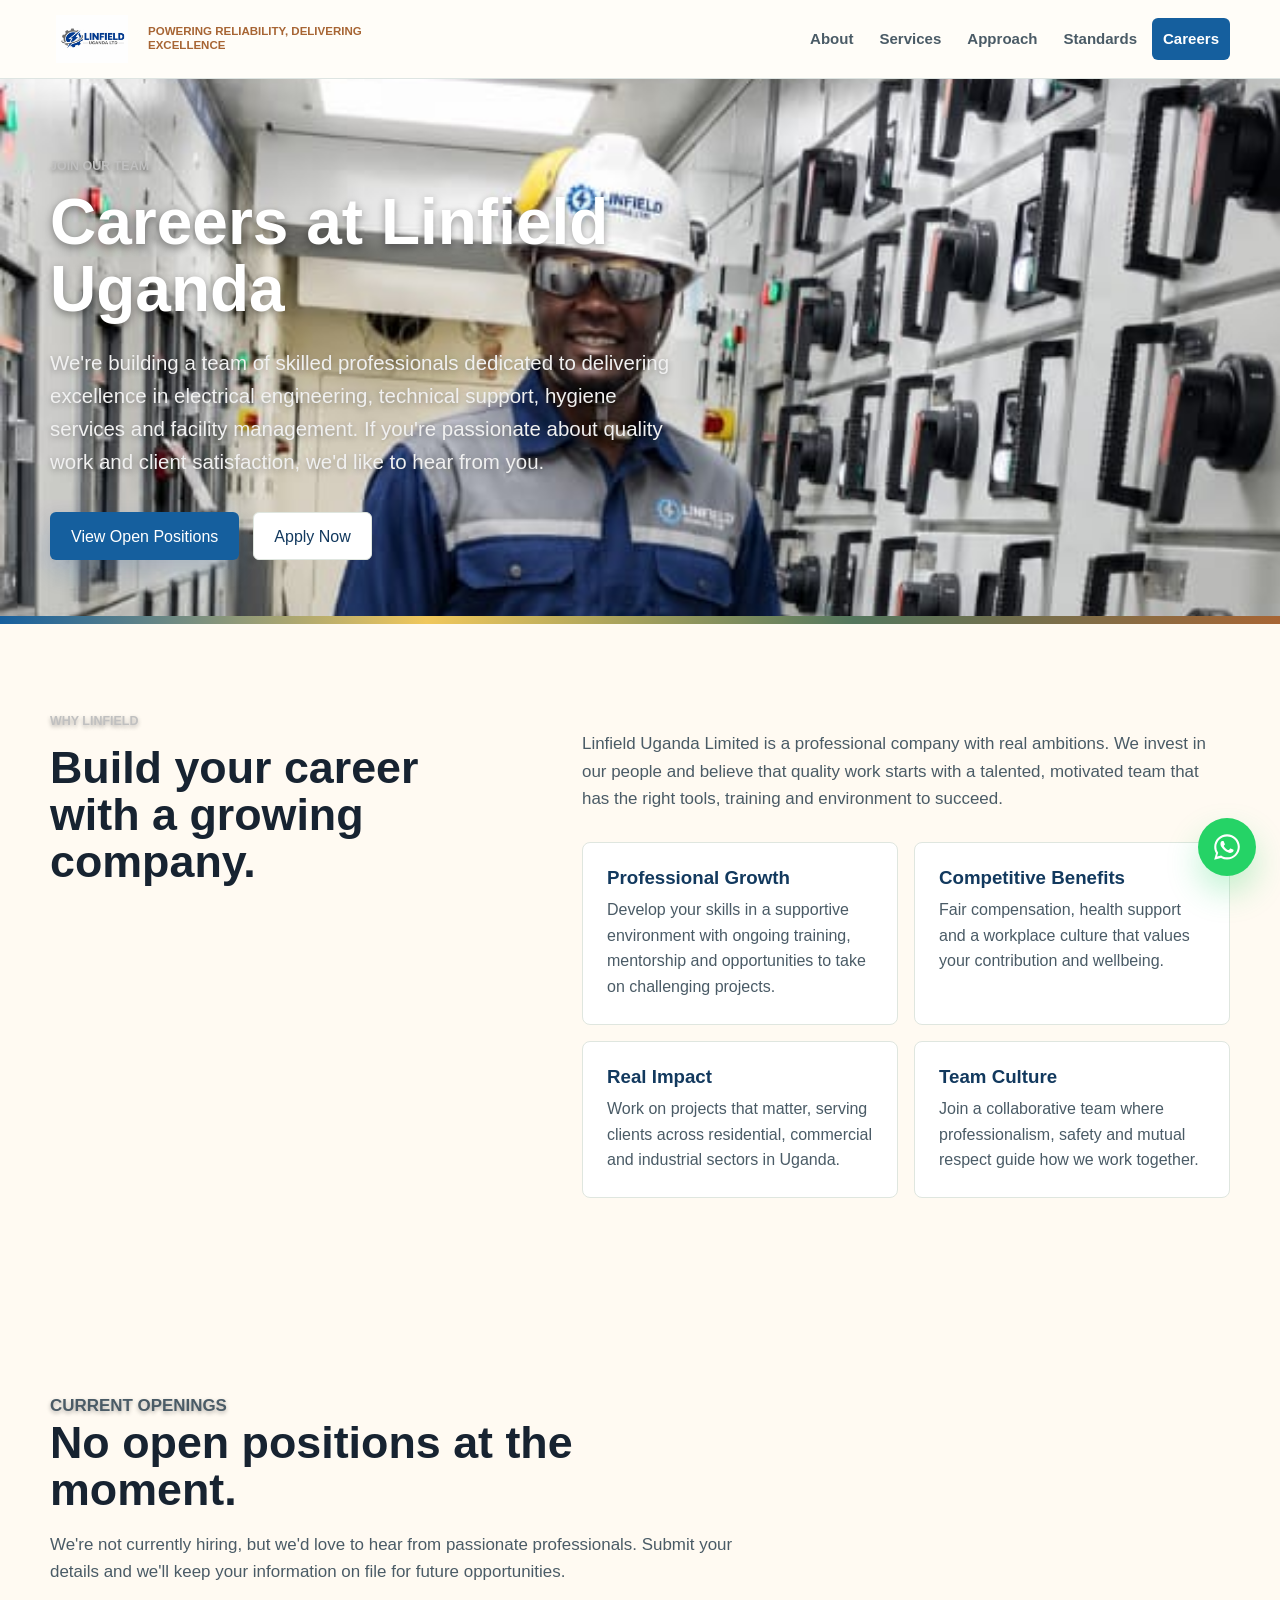
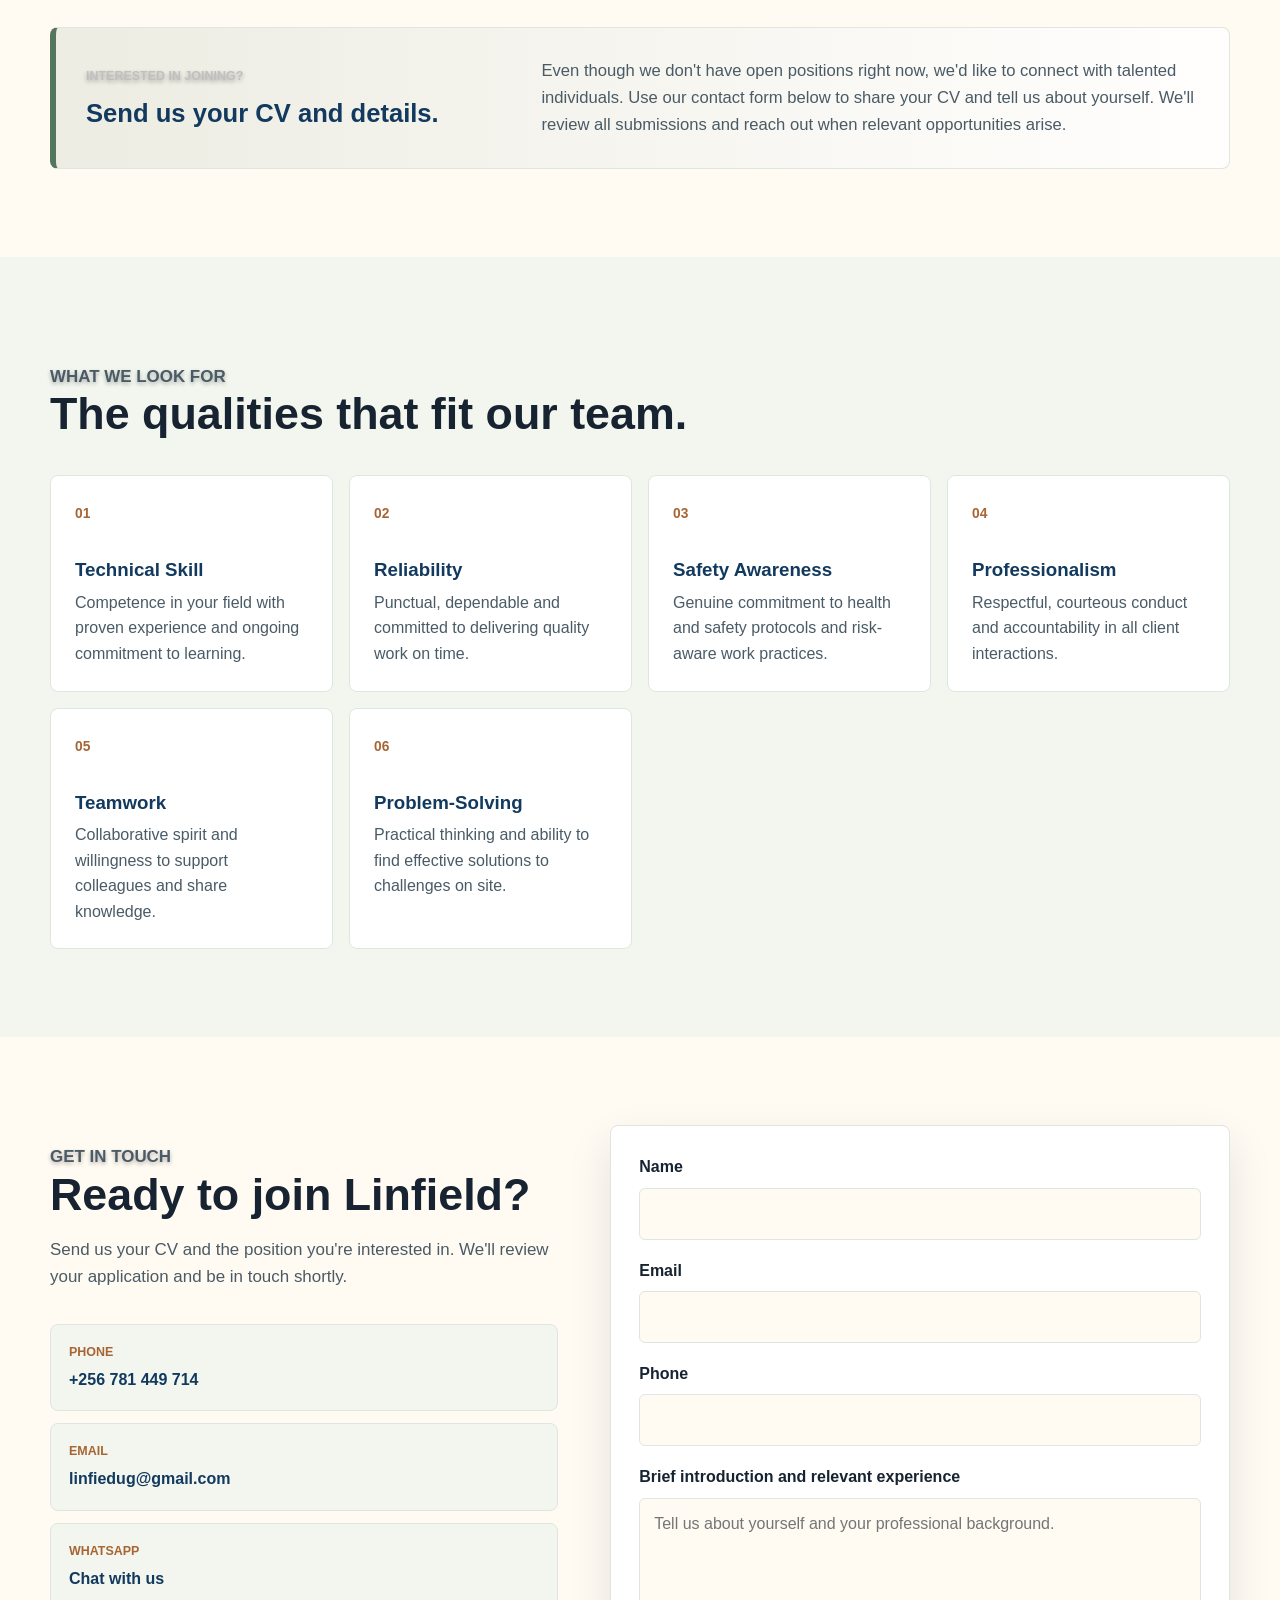
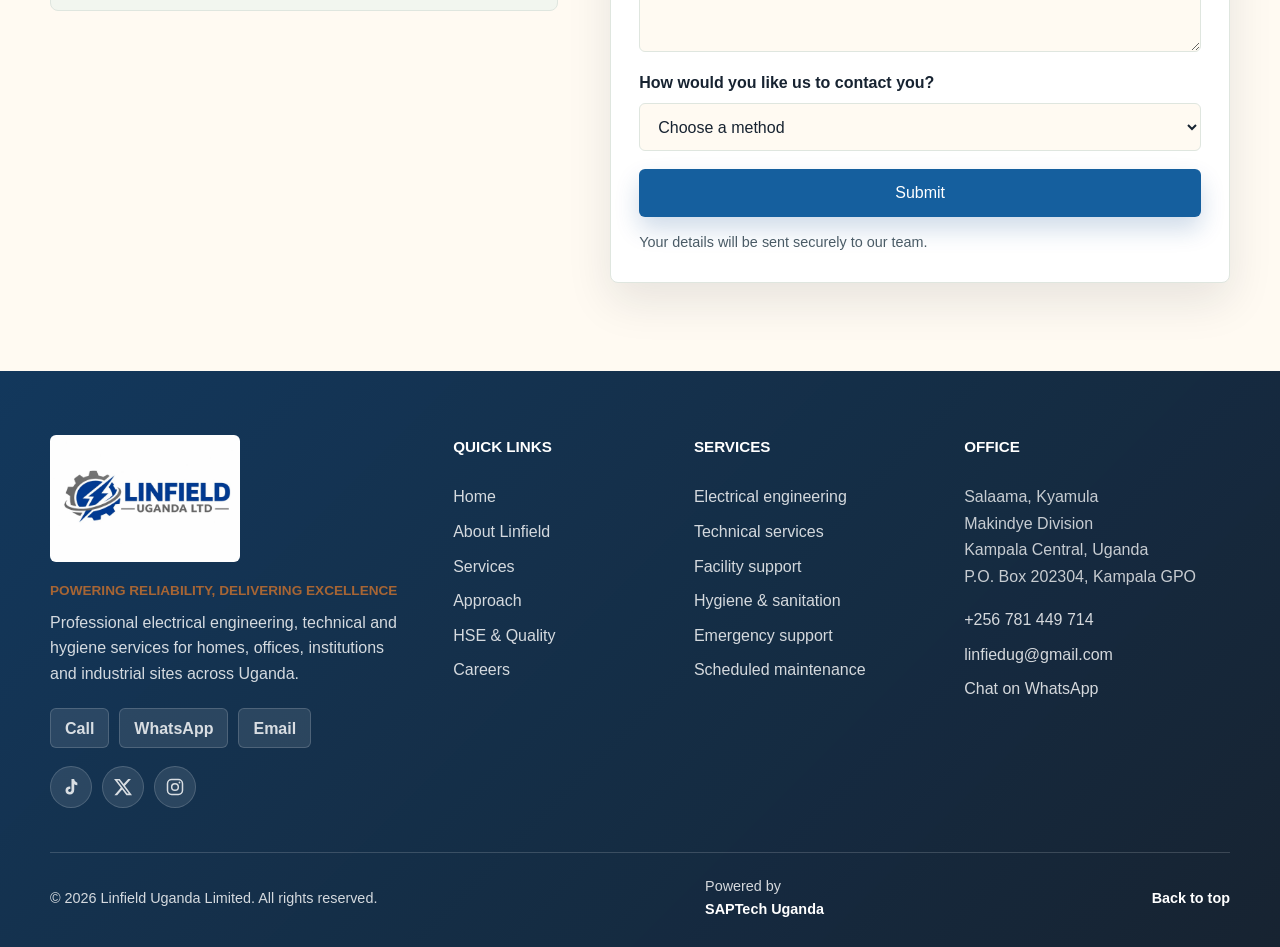
==== commit 566972c2: "Remove all organogram references from CSS and JavaScript" ====
--- a/careers.html
+++ b/careers.html
@@ -49,7 +49,6 @@
                 <li><a href="index.html#services" class="nav-link">Services</a></li>
                 <li><a href="index.html#approach" class="nav-link">Approach</a></li>
                 <li><a href="index.html#standards" class="nav-link">Standards</a></li>
-                <li><a href="index.html#clients" class="nav-link">Clients</a></li>
                 <li><a href="careers.html" class="nav-link nav-action">Careers</a></li>
             </ul>
         </nav>
@@ -259,8 +258,6 @@
                 <a href="index.html#services">Services</a>
                 <a href="index.html#approach">Approach</a>
                 <a href="index.html#standards">HSE &amp; Quality</a>
-                <a href="index.html#clients">Client sectors</a>
-                <a href="index.html#organogram">Organogram</a>
                 <a href="careers.html">Careers</a>
             </nav>
 
--- a/style.css
+++ b/style.css
@@ -255,7 +255,6 @@
 .section-heading h2,
 .two-column h2,
 .approach h2,
-.organogram-card h2,
 .contact h2 {
     margin: 0;
     color: var(--ink);
@@ -416,14 +415,12 @@
 .two-column h2,
 .section-heading h2,
 .approach h2,
-.organogram-card h2,
 .contact h2 {
     font-size: clamp(2rem, 3.5vw, 3.2rem);
 }
 
 .section-copy > p,
 .section-heading > p,
-.organogram-card p,
 .contact-intro > p,
 .dark-copy {
     margin: 18px 0 0;
@@ -769,17 +766,6 @@
     border-radius: var(--radius);
     color: var(--ink-soft);
     font-weight: 800;
-}
-
-.organogram-card {
-    display: flex;
-    align-items: center;
-    justify-content: space-between;
-    gap: 28px;
-    padding: 36px;
-    background: var(--surface);
-    border: 1px solid var(--line);
-    border-radius: var(--radius);
 }
 
 .contact-grid {
@@ -1184,11 +1170,6 @@
 
     .hero-panel {
         min-height: auto;
-    }
-
-    .organogram-card {
-        align-items: flex-start;
-        flex-direction: column;
     }
 
     .footer-main {
@@ -1269,8 +1250,7 @@
     }
 
     .hero-panel,
-    .contact-form,
-    .organogram-card {
+    .contact-form {
         padding: 22px;
     }
 
@@ -1326,7 +1306,6 @@
     .two-column h2,
     .section-heading h2,
     .approach h2,
-    .organogram-card h2,
     .contact h2 {
         font-size: 2rem;
     }
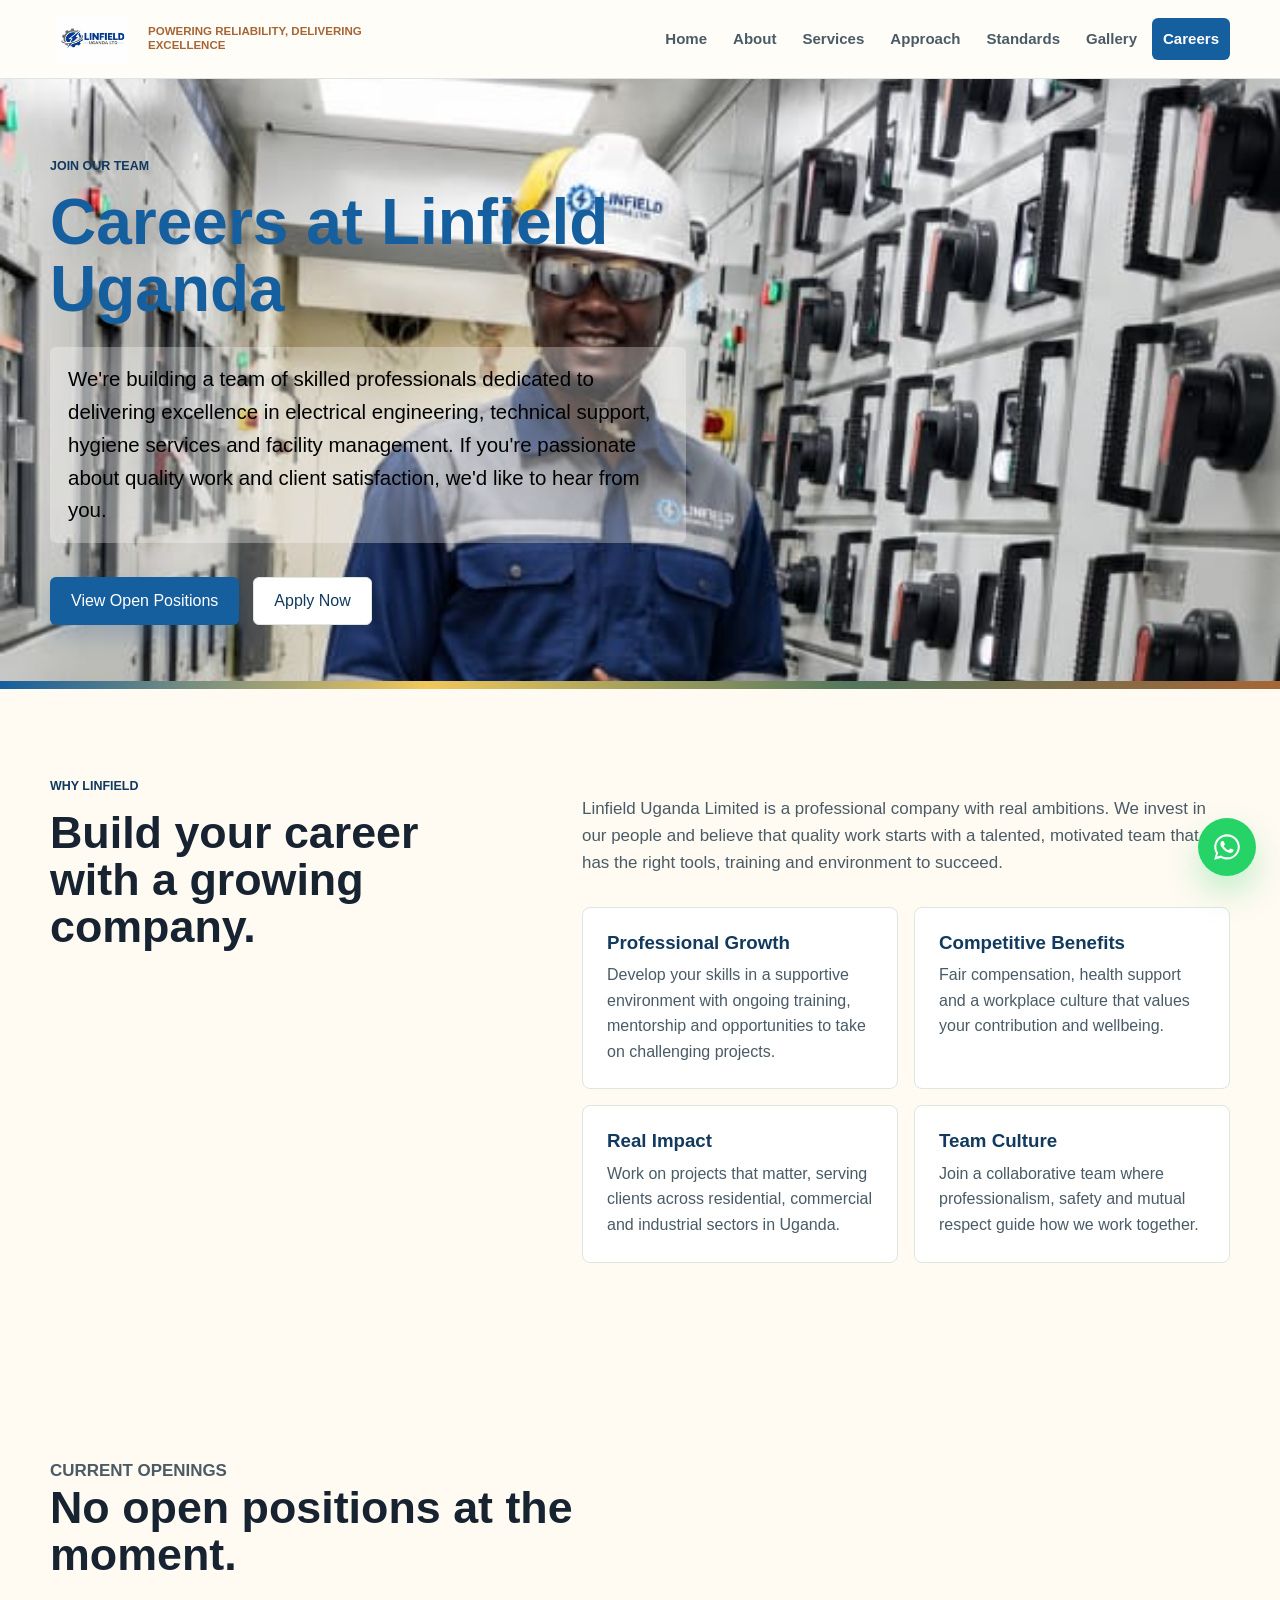
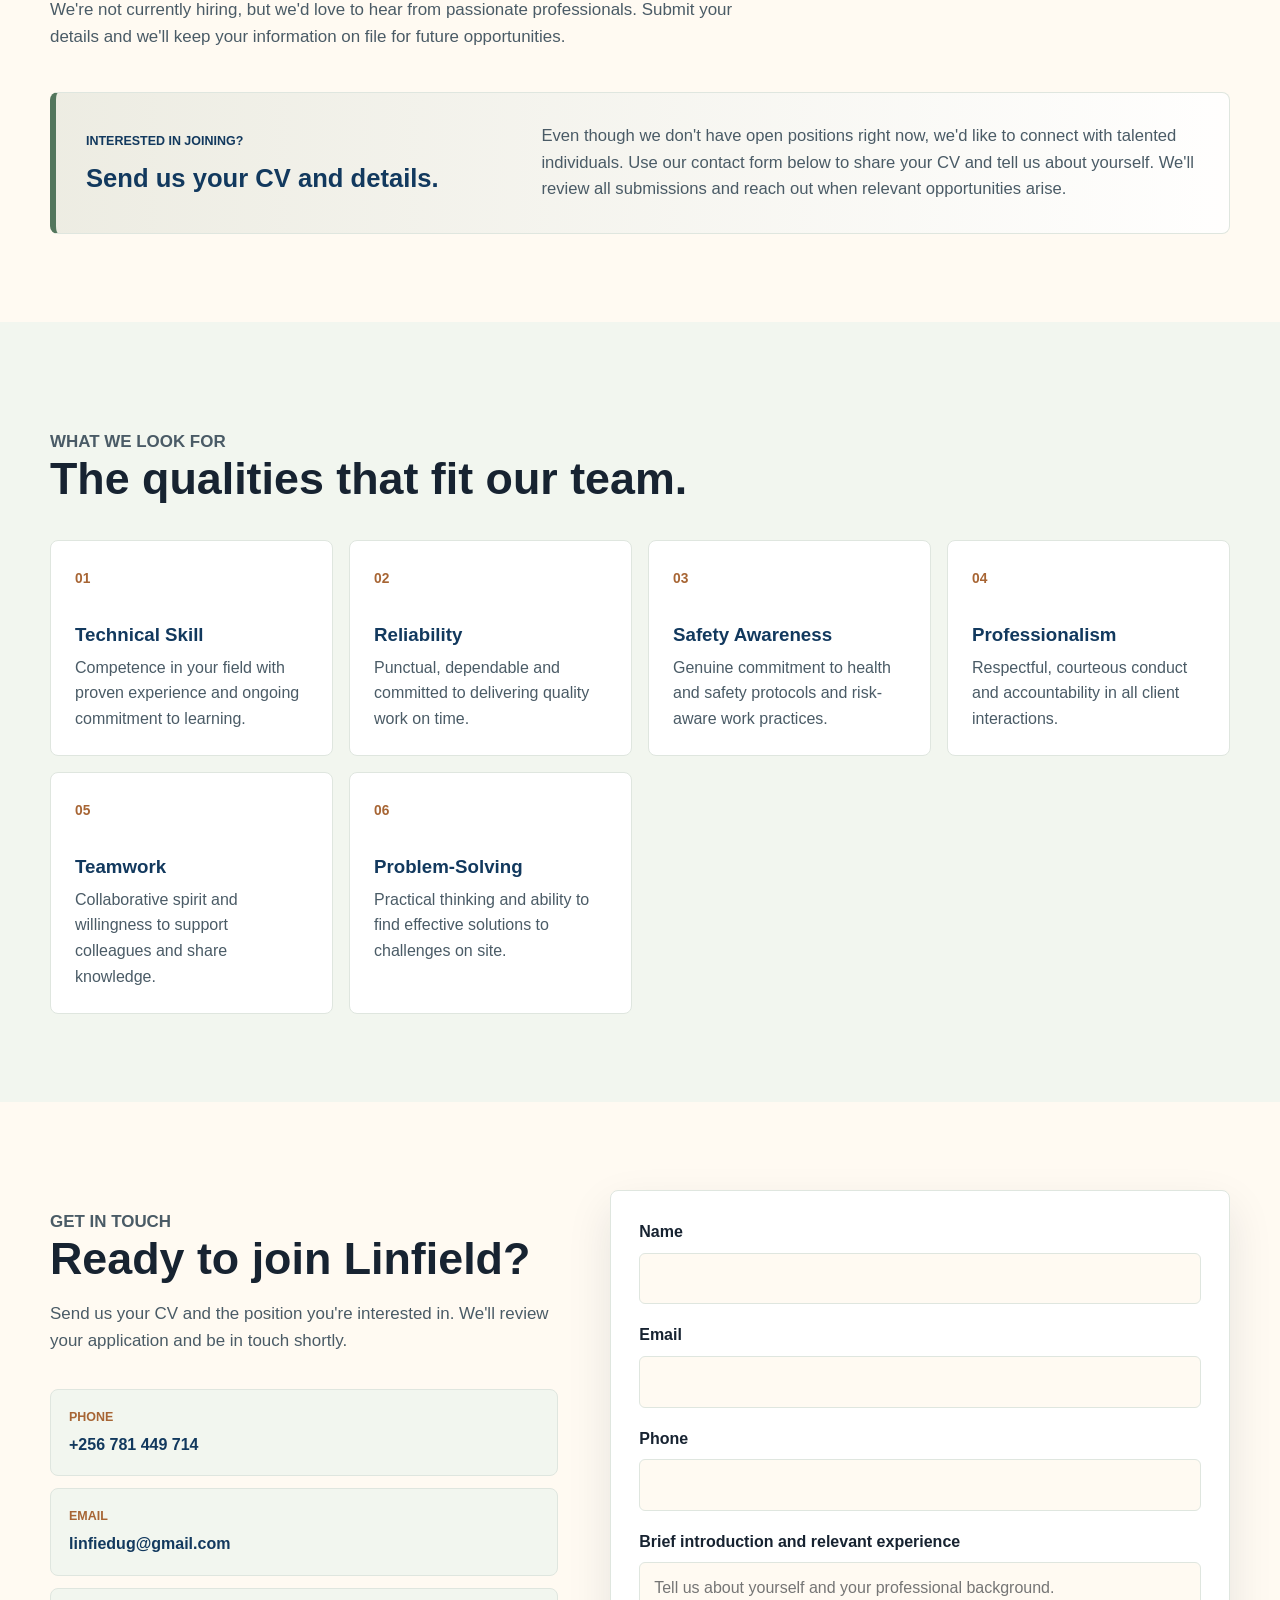
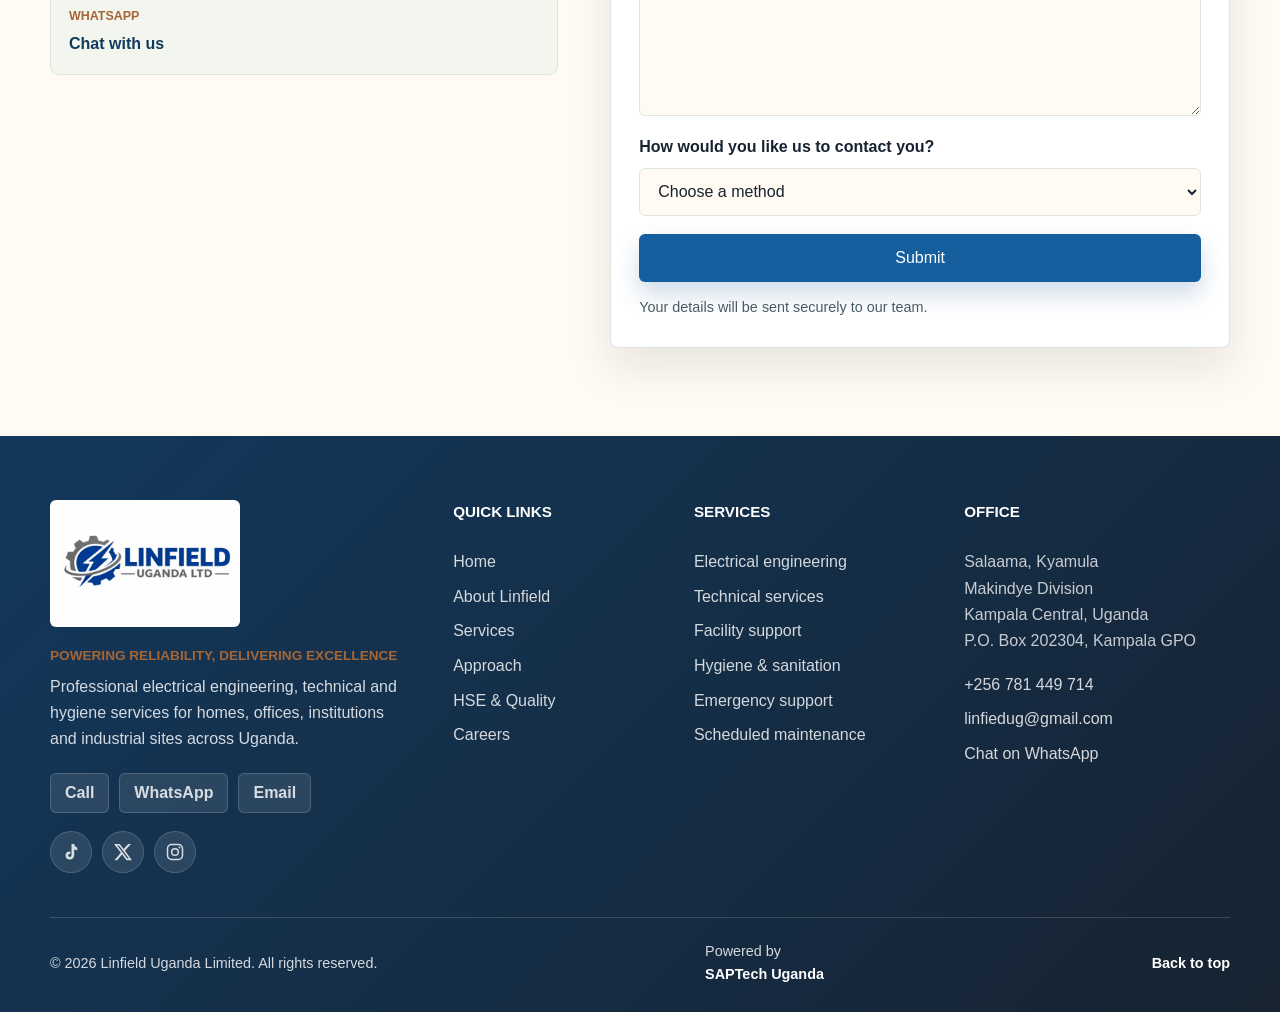
==== commit 81868482: "image fix" ====
--- a/careers.html
+++ b/careers.html
@@ -4,6 +4,8 @@
     <meta charset="UTF-8">
     <meta name="viewport" content="width=device-width, initial-scale=1.0">
     <meta name="description" content="Join Linfield Uganda Limited. We are hiring talented professionals for electrical engineering, technical support, hygiene services and more.">
+    <meta name="keywords" content="careers, jobs, electrical engineering, technical support, hygiene services, Kampala Uganda">
+    <meta name="robots" content="index, follow">
     <meta name="theme-color" content="#12395e">
     <meta property="og:type" content="website">
     <meta property="og:url" content="https://linfieldug.com/careers.html">
@@ -21,10 +23,32 @@
     <meta name="twitter:description" content="Join our team. Explore career opportunities at Linfield Uganda Limited.">
     <meta name="twitter:image" content="https://linfieldug.com/images/logo.png">
     <meta name="twitter:image:alt" content="Linfield Uganda Limited logo">
+    <meta name="author" content="Linfield Uganda Limited">
+    <meta name="copyright" content="Linfield Uganda Limited">
+    <link rel="canonical" href="https://linfieldug.com/careers.html">
     <link rel="icon" type="image/png" href="images/logo.png">
     <link rel="apple-touch-icon" href="images/logo.png">
     <title>Careers | Linfield Uganda Limited</title>
     <link rel="stylesheet" href="style.css">
+    <script type="application/ld+json">
+    {
+        "@context": "https://schema.org",
+        "@type": "JobPosting",
+        "title": "Career Opportunities",
+        "description": "Join Linfield Uganda Limited team",
+        "hiringOrganization": {
+            "@type": "Organization",
+            "name": "Linfield Uganda Limited",
+            "logo": "https://linfieldug.com/images/logo.png",
+            "url": "https://linfieldug.com"
+        },
+        "jobLocationType": "TELECOMMUTE, ON_SITE",
+        "applicantLocationRequirements": {
+            "@type": "Country",
+            "name": "UG"
+        }
+    }
+    </script>
 </head>
 <body>
     <a class="skip-link" href="#main">Skip to content</a>
@@ -45,10 +69,12 @@
             </button>
 
             <ul class="nav-menu" id="nav-menu">
+                <li><a href="index.html" class="nav-link">Home</a></li>
                 <li><a href="index.html#about" class="nav-link">About</a></li>
                 <li><a href="index.html#services" class="nav-link">Services</a></li>
                 <li><a href="index.html#approach" class="nav-link">Approach</a></li>
                 <li><a href="index.html#standards" class="nav-link">Standards</a></li>
+                <li><a href="gallery.html" class="nav-link">Gallery</a></li>
                 <li><a href="careers.html" class="nav-link nav-action">Careers</a></li>
             </ul>
         </nav>
--- a/style.css
+++ b/style.css
@@ -243,12 +243,12 @@
 .section-label,
 .panel-kicker {
     margin: 0 0 12px;
-    color: #c0c0c0;
+    color: var(--blue-deep);
     font-size: 0.78rem;
     font-weight: 800;
     letter-spacing: 0;
     text-transform: uppercase;
-    text-shadow: 0 2px 4px rgba(0, 0, 0, 0.3);
+    text-shadow: none;
 }
 
 .hero h1,
@@ -264,16 +264,19 @@
 }
 
 .hero h1 {
-    color: white;
-    text-shadow: 0 3px 8px rgba(0, 0, 0, 0.4);
+    color: var(--blue);
+    text-shadow: none;
 }
 
 .hero-lede {
     max-width: 680px;
     margin: 24px 0 0;
-    color: #f0f0f0;
+    color: #000000;
     font-size: clamp(1.05rem, 2vw, 1.28rem);
-    text-shadow: 0 2px 6px rgba(0, 0, 0, 0.3);
+    text-shadow: none;
+    background: rgba(255, 255, 255, 0.3);
+    padding: 16px 18px;
+    border-radius: 6px;
 }
 
 .hero-actions {
@@ -551,9 +554,26 @@
 }
 
 .service-card {
-    min-height: 156px;
-    padding: 24px;
+    min-height: auto;
+    padding: 0;
+    overflow: hidden;
+    border-radius: 8px;
     transition: transform 180ms ease, box-shadow 180ms ease, border-color 180ms ease;
+    display: flex;
+    flex-direction: column;
+}
+
+.service-card > h4,
+.service-card > p {
+    padding: 0 24px;
+}
+
+.service-card > h4:first-of-type {
+    padding-top: 16px;
+}
+
+.service-card > p:last-of-type {
+    padding-bottom: 24px;
 }
 
 .service-card:hover {
@@ -565,6 +585,26 @@
 .service-card-urgent {
     border-color: rgba(167, 101, 52, 0.38);
     background: linear-gradient(180deg, #fff, var(--warm));
+}
+
+.service-image {
+    width: 100%;
+    height: clamp(160px, 25vw, 280px);
+    margin: 0 0 16px 0;
+    background: linear-gradient(135deg, #f0f4f8 0%, #e8ecf0 100%);
+    border-radius: 8px 8px 0 0;
+    overflow: hidden;
+    display: flex;
+    align-items: center;
+    justify-content: center;
+}
+
+.service-image img {
+    width: 100%;
+    height: 100%;
+    object-fit: cover;
+    object-position: center;
+    display: block;
 }
 
 .service-reassurance {
@@ -965,6 +1005,39 @@
     50% {
         transform: translateY(-6px);
     }
+}
+
+.gallery-grid {
+    display: grid;
+    grid-template-columns: repeat(auto-fill, minmax(clamp(140px, 20vw, 280px), 1fr));
+    gap: 16px;
+    margin-top: 28px;
+}
+
+.gallery-item {
+    position: relative;
+    overflow: hidden;
+    border-radius: 8px;
+    background: var(--line);
+    aspect-ratio: 1;
+    display: flex;
+    align-items: center;
+    justify-content: center;
+    box-shadow: 0 2px 8px rgba(18, 33, 47, 0.08);
+    transition: transform 240ms ease, box-shadow 240ms ease;
+}
+
+.gallery-item:hover {
+    transform: scale(1.02);
+    box-shadow: 0 8px 24px rgba(18, 33, 47, 0.12);
+}
+
+.gallery-item img {
+    width: 100%;
+    height: 100%;
+    object-fit: cover;
+    object-position: center;
+    display: block;
 }
 
 .site-footer {
@@ -1254,6 +1327,25 @@
         padding: 22px;
     }
 
+    .service-image {
+        height: clamp(120px, 45vw, 200px);
+        margin: 0 0 12px 0;
+    }
+
+    .service-card > h4,
+    .service-card > p {
+        padding-left: 22px;
+        padding-right: 22px;
+    }
+
+    .service-card > h4:first-of-type {
+        padding-top: 12px;
+    }
+
+    .service-card > p:last-of-type {
+        padding-bottom: 22px;
+    }
+
     .hero-metrics {
         grid-template-columns: 1fr;
     }
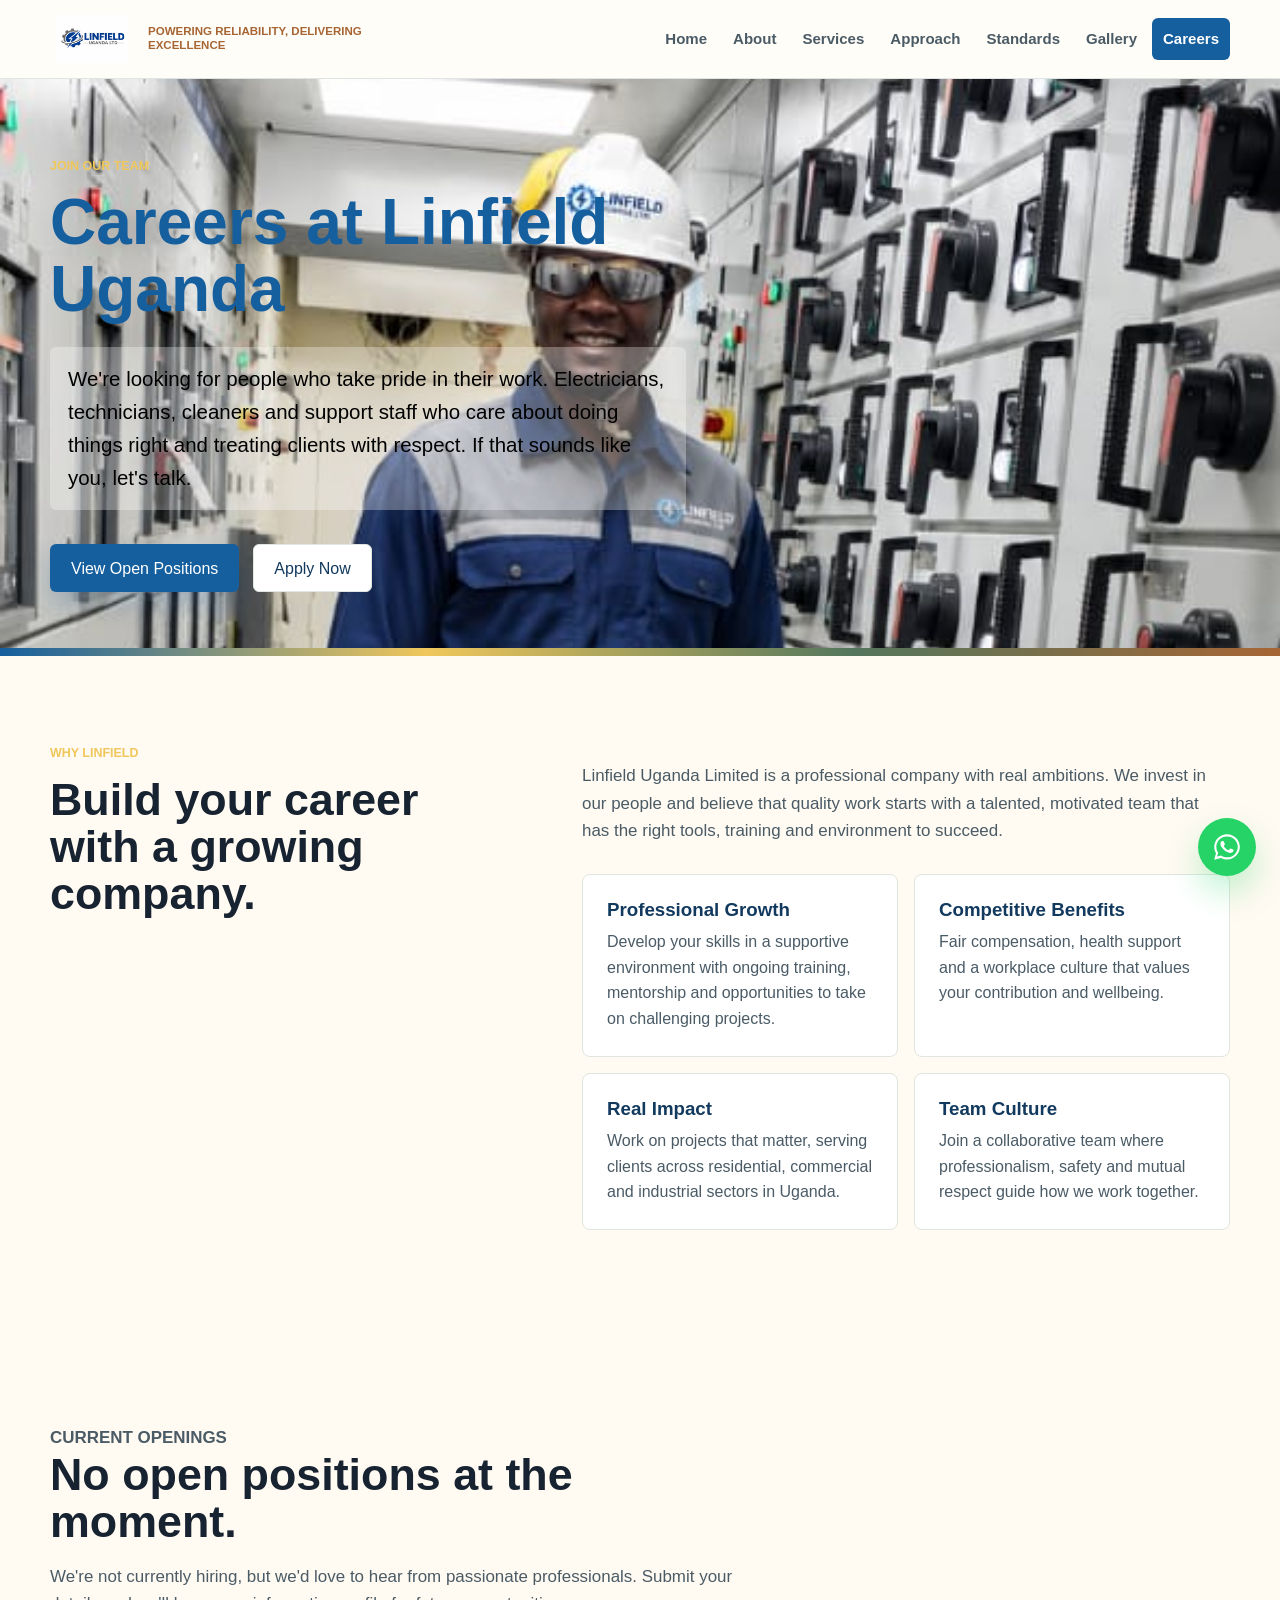
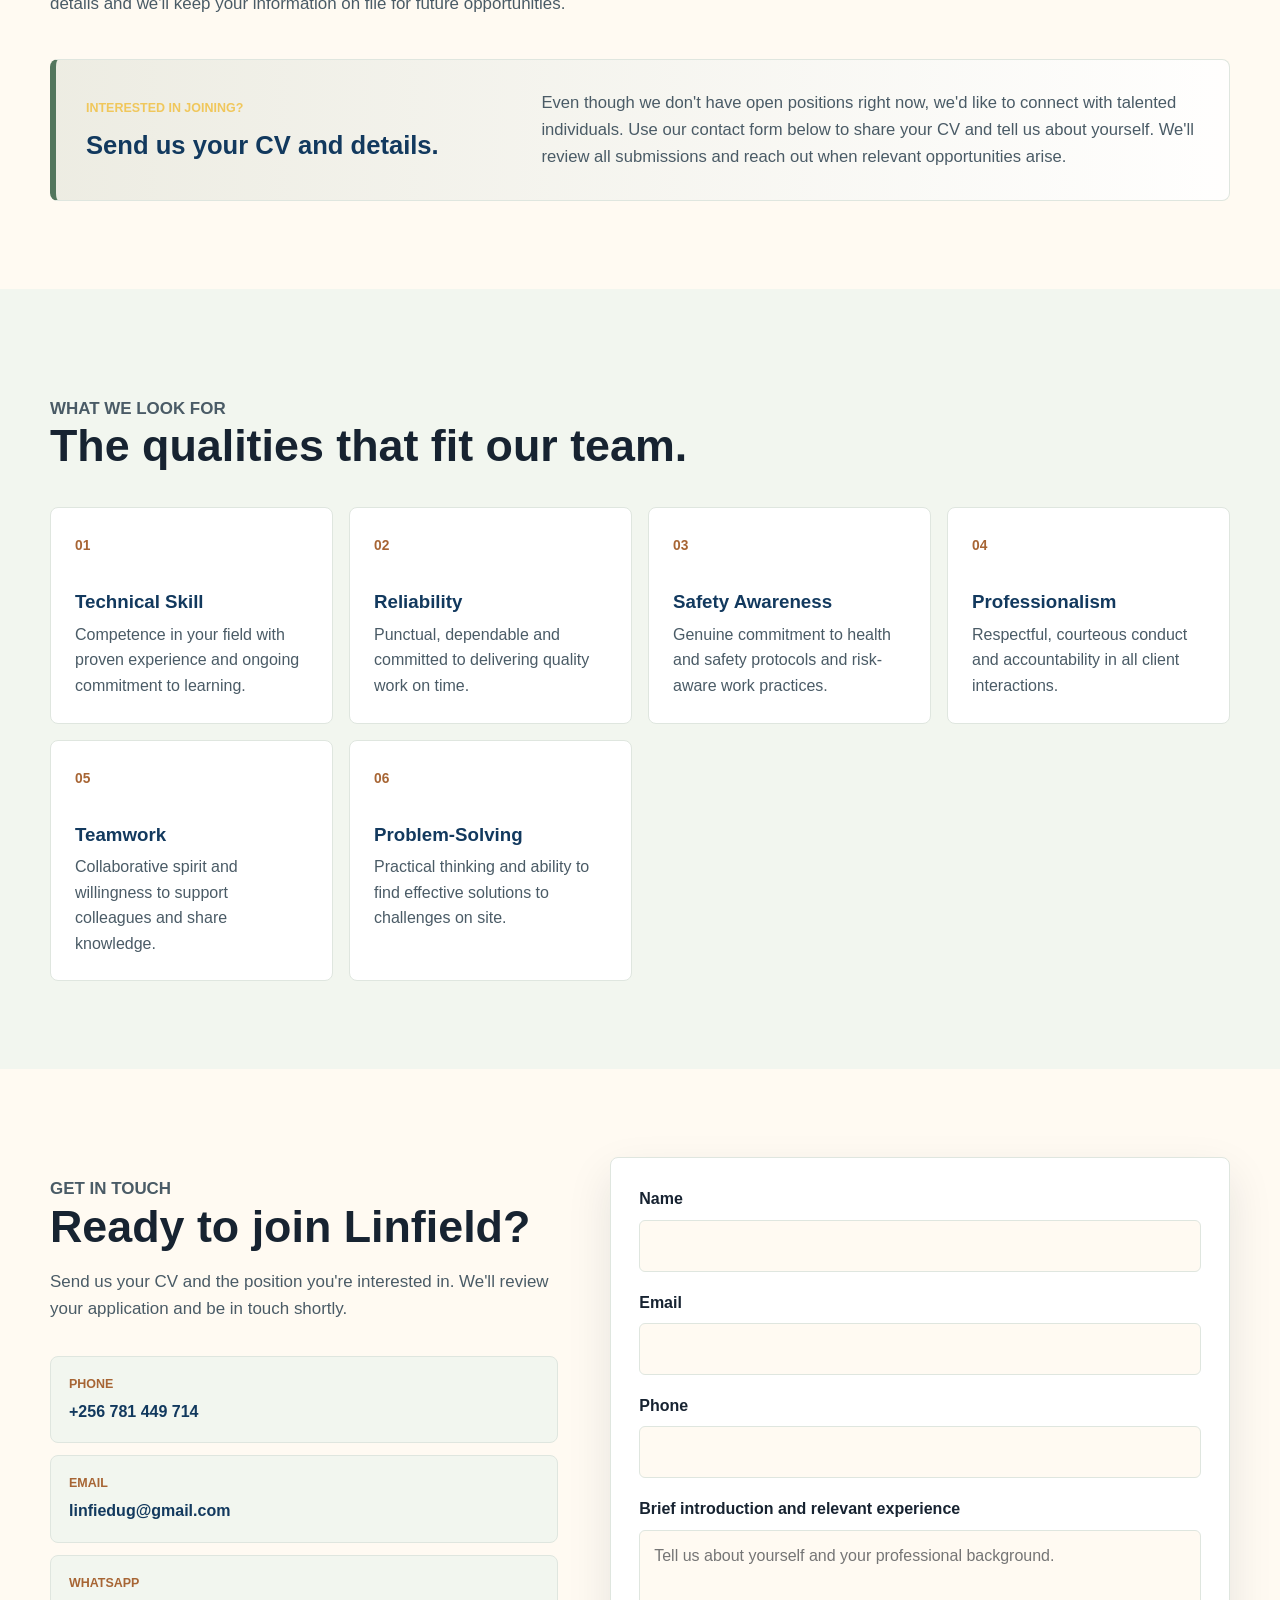
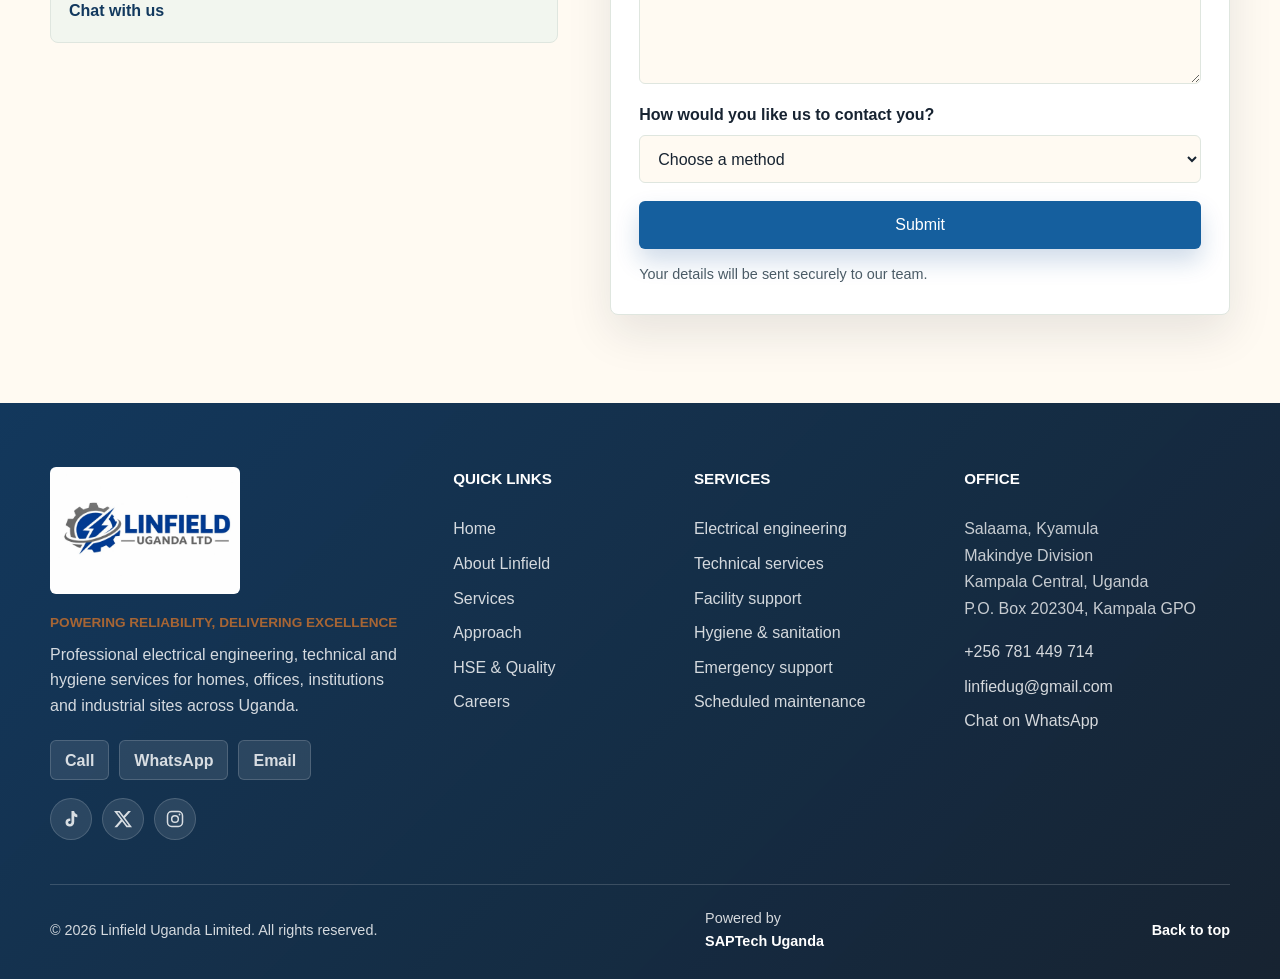
==== commit 56dac8d8: "image fix" ====
--- a/careers.html
+++ b/careers.html
@@ -86,7 +86,7 @@
                 <div class="hero-copy">
                     <p class="eyebrow">Join our team</p>
                     <h1>Careers at Linfield Uganda</h1>
-                    <p class="hero-lede">We're building a team of skilled professionals dedicated to delivering excellence in electrical engineering, technical support, hygiene services and facility management. If you're passionate about quality work and client satisfaction, we'd like to hear from you.</p>
+                    <p class="hero-lede">We're looking for people who take pride in their work. Electricians, technicians, cleaners and support staff who care about doing things right and treating clients with respect. If that sounds like you, let's talk.</p>
                     <div class="hero-actions" aria-label="Primary actions">
                         <a href="#opportunities" class="button button-primary">View Open Positions</a>
                         <a href="#apply" class="button button-secondary">Apply Now</a>
--- a/style.css
+++ b/style.css
@@ -243,7 +243,7 @@
 .section-label,
 .panel-kicker {
     margin: 0 0 12px;
-    color: var(--blue-deep);
+    color: var(--yellow);
     font-size: 0.78rem;
     font-weight: 800;
     letter-spacing: 0;
@@ -330,8 +330,12 @@
     position: relative;
     min-height: 440px;
     padding: 34px;
-    background: var(--surface);
-    border: 1px solid var(--line);
+    background-image:
+        url('images/introduction.png'),
+        linear-gradient(90deg, rgba(18, 33, 47, 0.65), rgba(18, 33, 47, 0.65)),
+        repeating-linear-gradient(135deg, rgba(16, 75, 145, 0.08) 0 1px, transparent 1px 18px);
+    background-size: cover;
+    background-position: center;
     border-radius: var(--radius);
     box-shadow: var(--shadow);
     display: grid;
@@ -370,7 +374,7 @@
 .service-snapshot li {
     position: relative;
     padding-left: 28px;
-    color: var(--ink-soft);
+    color: #ffffff;
     font-weight: 700;
 }
 
@@ -395,17 +399,17 @@
 
 .hero-metrics span {
     padding: 14px 10px;
-    background: var(--mist);
-    border: 1px solid var(--line);
+    background: rgba(255, 255, 255, 0.1);
+    border: 1px solid rgba(255, 255, 255, 0.2);
     border-radius: 6px;
-    color: var(--ink-soft);
+    color: #ffffff;
     text-align: center;
     font-size: 0.9rem;
 }
 
 .hero-metrics strong {
     display: block;
-    color: var(--blue-deep);
+    color: var(--yellow);
 }
 
 .two-column {
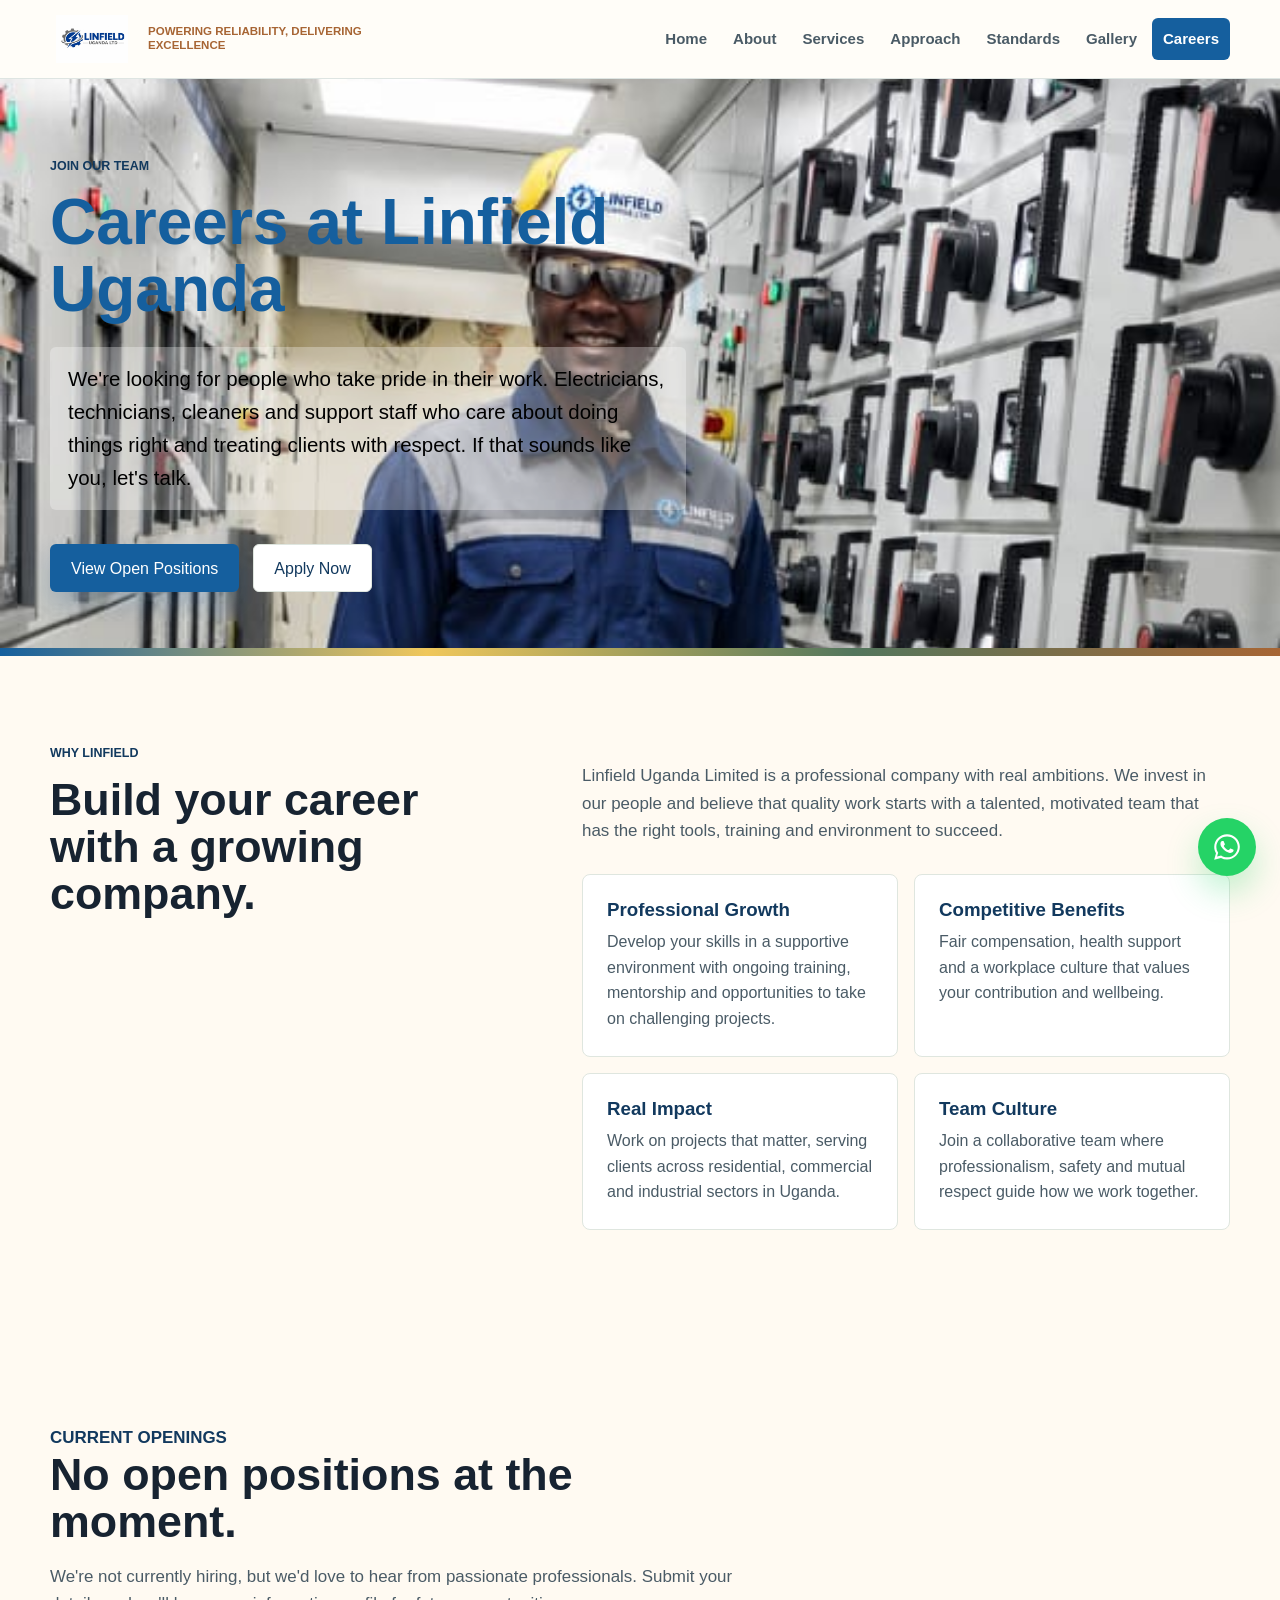
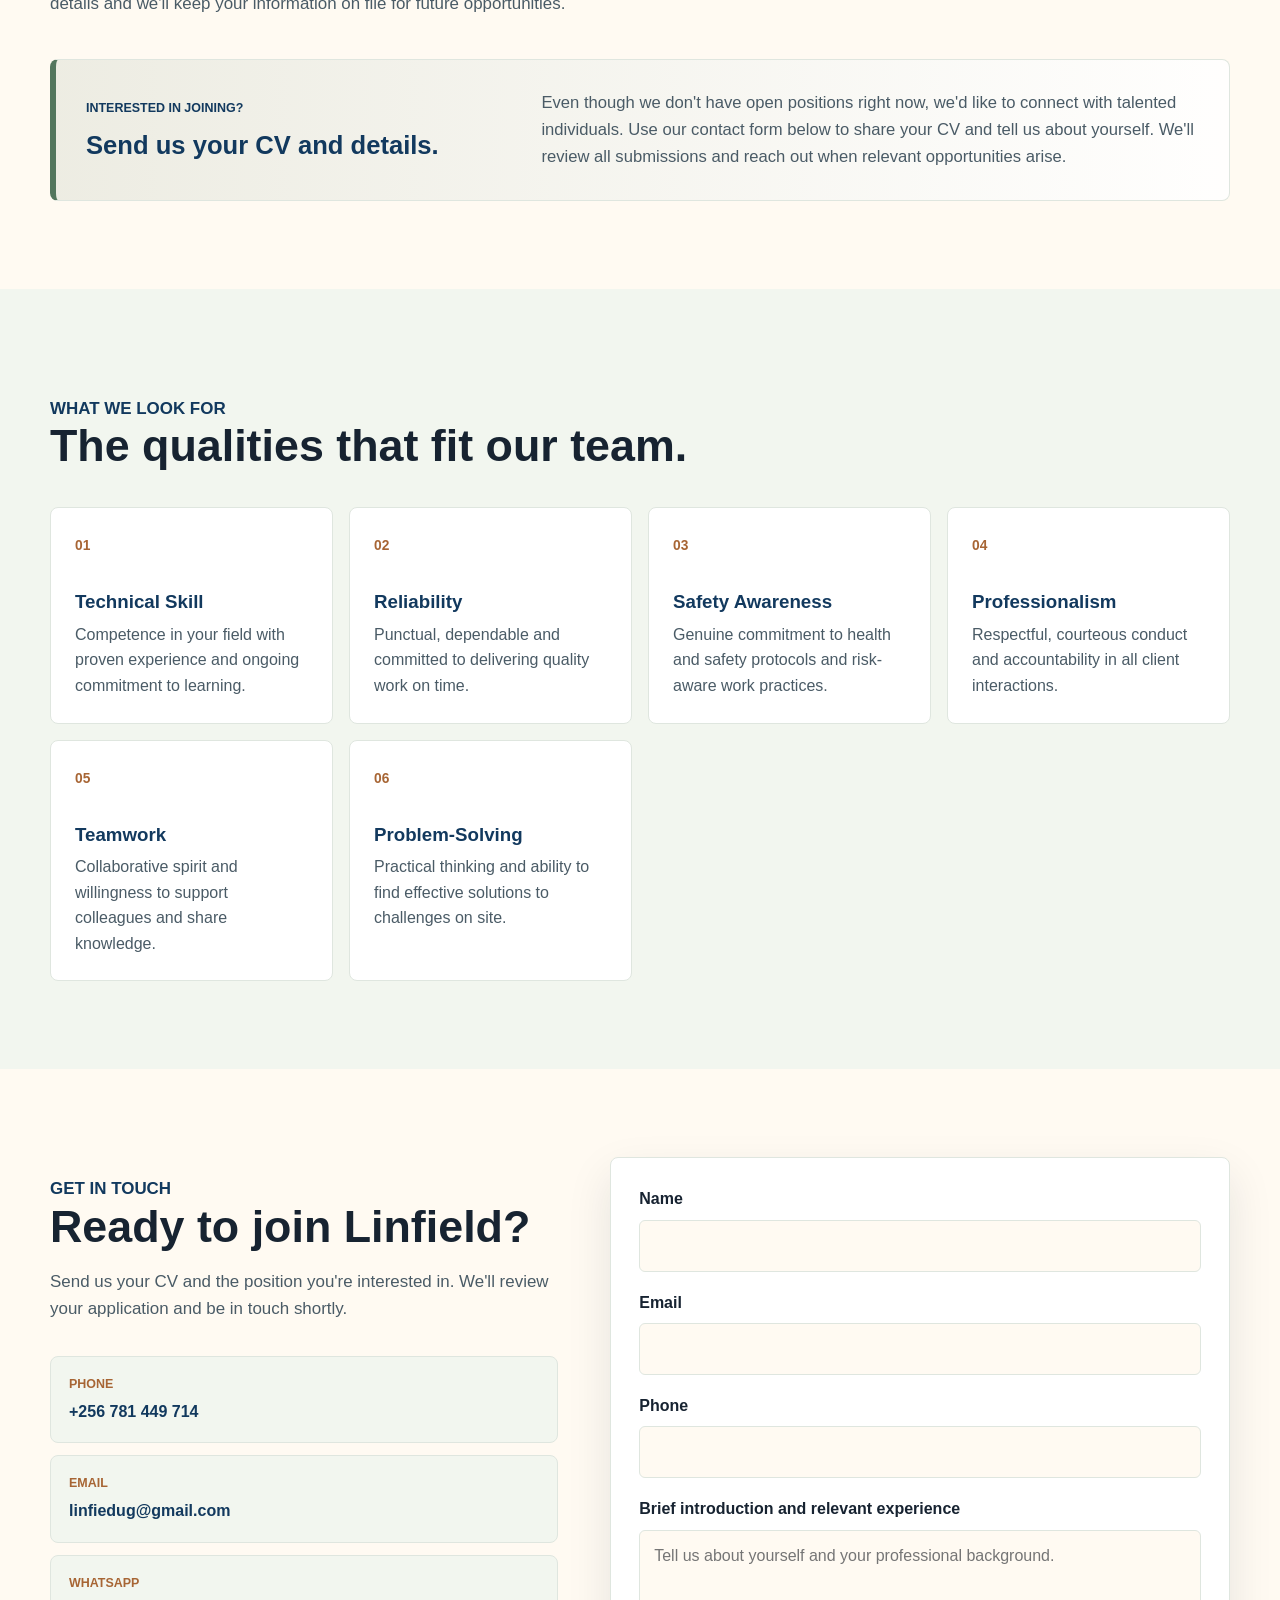
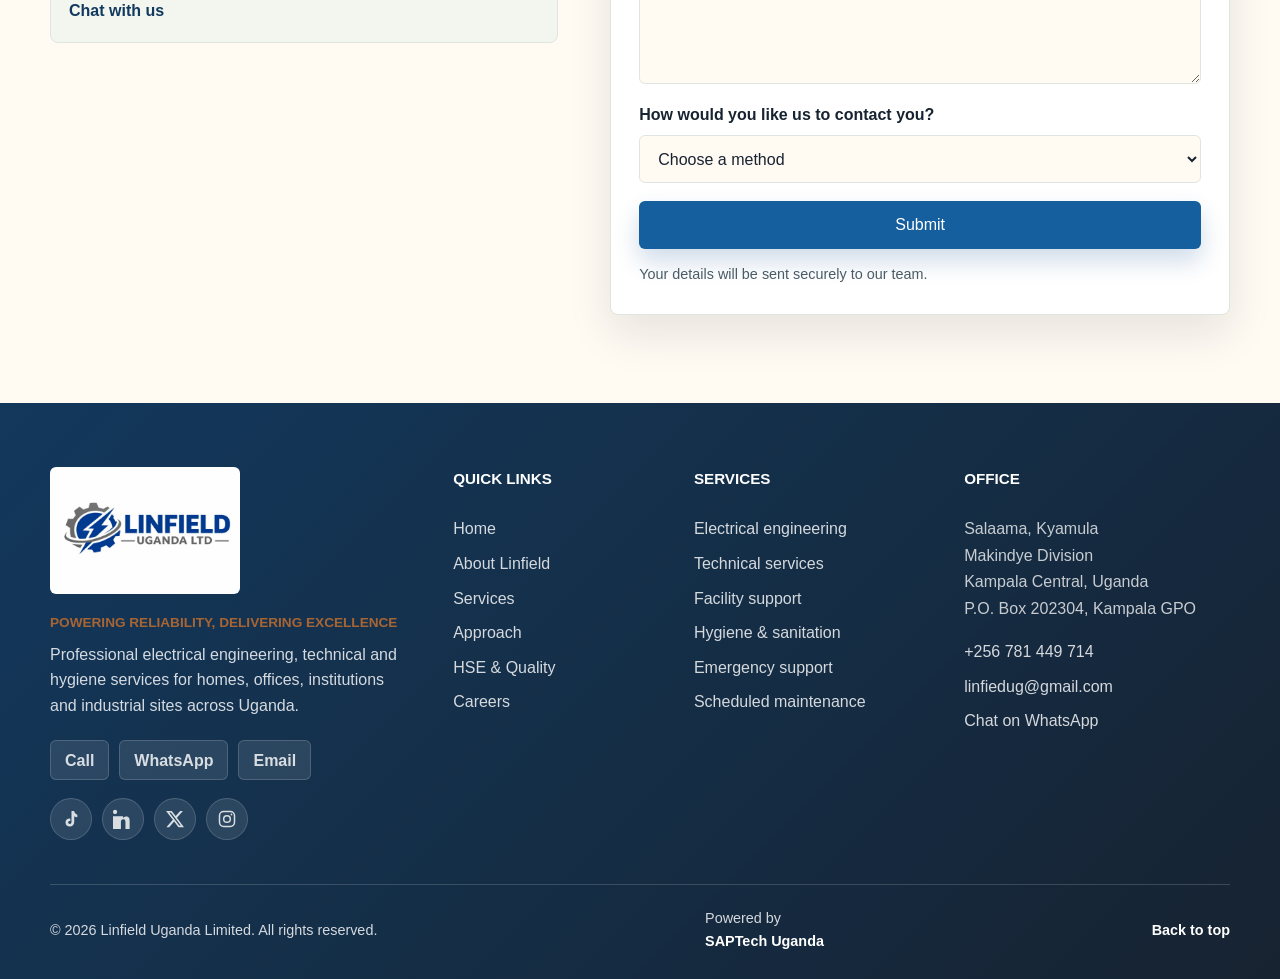
==== commit aef63fec: "updates" ====
--- a/careers.html
+++ b/careers.html
@@ -84,7 +84,7 @@
         <section id="careers-hero" class="hero section-band">
             <div class="container hero-grid">
                 <div class="hero-copy">
-                    <p class="eyebrow">Join our team</p>
+                    <p class="eyebrow" style="color: #12395e;">Join our team</p>
                     <h1>Careers at Linfield Uganda</h1>
                     <p class="hero-lede">We're looking for people who take pride in their work. Electricians, technicians, cleaners and support staff who care about doing things right and treating clients with respect. If that sounds like you, let's talk.</p>
                     <div class="hero-actions" aria-label="Primary actions">
@@ -98,7 +98,7 @@
         <section id="why-linfield" class="about section-pad">
             <div class="container two-column">
                 <div>
-                    <p class="section-label">Why Linfield</p>
+                    <p class="section-label" style="color: #12395e;">Why Linfield</p>
                     <h2>Build your career with a growing company.</h2>
                 </div>
                 <div class="section-copy">
@@ -128,14 +128,14 @@
         <section id="opportunities" class="services section-pad">
             <div class="container">
                 <div class="section-heading">
-                    <p class="section-label">Current openings</p>
+                    <p class="section-label" style="color: #12395e;">Current openings</p>
                     <h2>No open positions at the moment.</h2>
                     <p>We're not currently hiring, but we'd love to hear from passionate professionals. Submit your details and we'll keep your information on file for future opportunities.</p>
                 </div>
 
                 <div class="service-reassurance">
                     <div>
-                        <p class="section-label">Interested in joining?</p>
+                        <p class="section-label" style="color: #12395e;">Interested in joining?</p>
                         <h3>Send us your CV and details.</h3>
                     </div>
                     <p>Even though we don't have open positions right now, we'd like to connect with talented individuals. Use our contact form below to share your CV and tell us about yourself. We'll review all submissions and reach out when relevant opportunities arise.</p>
@@ -146,7 +146,7 @@
         <section class="values section-pad section-muted" aria-labelledby="requirements-title">
             <div class="container">
                 <div class="section-heading">
-                    <p class="section-label">What we look for</p>
+                    <p class="section-label" style="color: #12395e;">What we look for</p>
                     <h2 id="requirements-title">The qualities that fit our team.</h2>
                 </div>
                 <div class="values-grid">
@@ -187,7 +187,7 @@
         <section id="apply" class="contact section-pad">
             <div class="container contact-grid">
                 <div class="contact-intro">
-                    <p class="section-label">Get in touch</p>
+                    <p class="section-label" style="color: #12395e;">Get in touch</p>
                     <h2>Ready to join Linfield?</h2>
                     <p>Send us your CV and the position you're interested in. We'll review your application and be in touch shortly.</p>
 
@@ -260,6 +260,11 @@
                     <a class="social-link" href="https://www.tiktok.com/@linfield.ug.ltd?_r=1&_t=ZS-97GRP5kk8gb" target="_blank" rel="noopener noreferrer" aria-label="Linfield Uganda on TikTok">
                         <svg viewBox="0 0 24 24" aria-hidden="true" focusable="false">
                             <path d="M15.8 2.5c.28 2.3 1.58 3.82 3.8 4.28v3.02a7.3 7.3 0 0 1-3.72-1.14v6.62c0 3.32-2.14 5.72-5.38 5.72-2.88 0-5.1-2.08-5.1-4.9 0-3.18 2.6-5.2 5.78-4.72v3.1c-1.34-.42-2.6.38-2.6 1.64 0 1.02.84 1.76 1.9 1.76 1.24 0 2.1-.78 2.1-2.36V2.5h3.22Z"/>
+                        </svg>
+                    </a>
+                    <a class="social-link" href="https://www.linkedin.com/company/linfield-uganda-limited/" target="_blank" rel="noopener noreferrer" aria-label="Linfield Uganda on LinkedIn">
+                        <svg viewBox="0 0 24 24" aria-hidden="true" focusable="false">
+                            <path d="M4.98 3.5C4.98 4.88 3.87 6 2.5 6S0 4.88 0 3.5 1.12 1 2.5 1 4.98 2.12 4.98 3.5zM0 8.83h5V24H0V8.83zm7.59 0H12v2.13h.07c.49-.92 1.69-1.89 3.48-1.89 3.72 0 4.4 2.45 4.4 5.64V24h-5v-7.6c0-1.81-.03-4.15-2.53-4.15-2.54 0-2.93 1.98-2.93 4.02V24h-5V8.83z"/>
                         </svg>
                     </a>
                     <a class="social-link is-placeholder" href="#" data-social-placeholder aria-disabled="true" aria-label="Linfield Uganda on X" title="Add official X profile link">
--- a/style.css
+++ b/style.css
@@ -239,6 +239,10 @@
     align-items: center;
 }
 
+#gallery-hero .eyebrow {
+    color: var(--blue-deep);
+}
+
 .eyebrow,
 .section-label,
 .panel-kicker {
@@ -1011,11 +1015,23 @@
     }
 }
 
+.gallery-filters {
+    margin-top: 28px;
+    display: grid;
+    gap: 10px;
+    max-width: 420px;
+}
+
+.gallery-filters label {
+    font-weight: 700;
+    color: var(--ink);
+}
+
 .gallery-grid {
     display: grid;
     grid-template-columns: repeat(auto-fill, minmax(clamp(140px, 20vw, 280px), 1fr));
     gap: 16px;
-    margin-top: 28px;
+    margin-top: 18px;
 }
 
 .gallery-item {
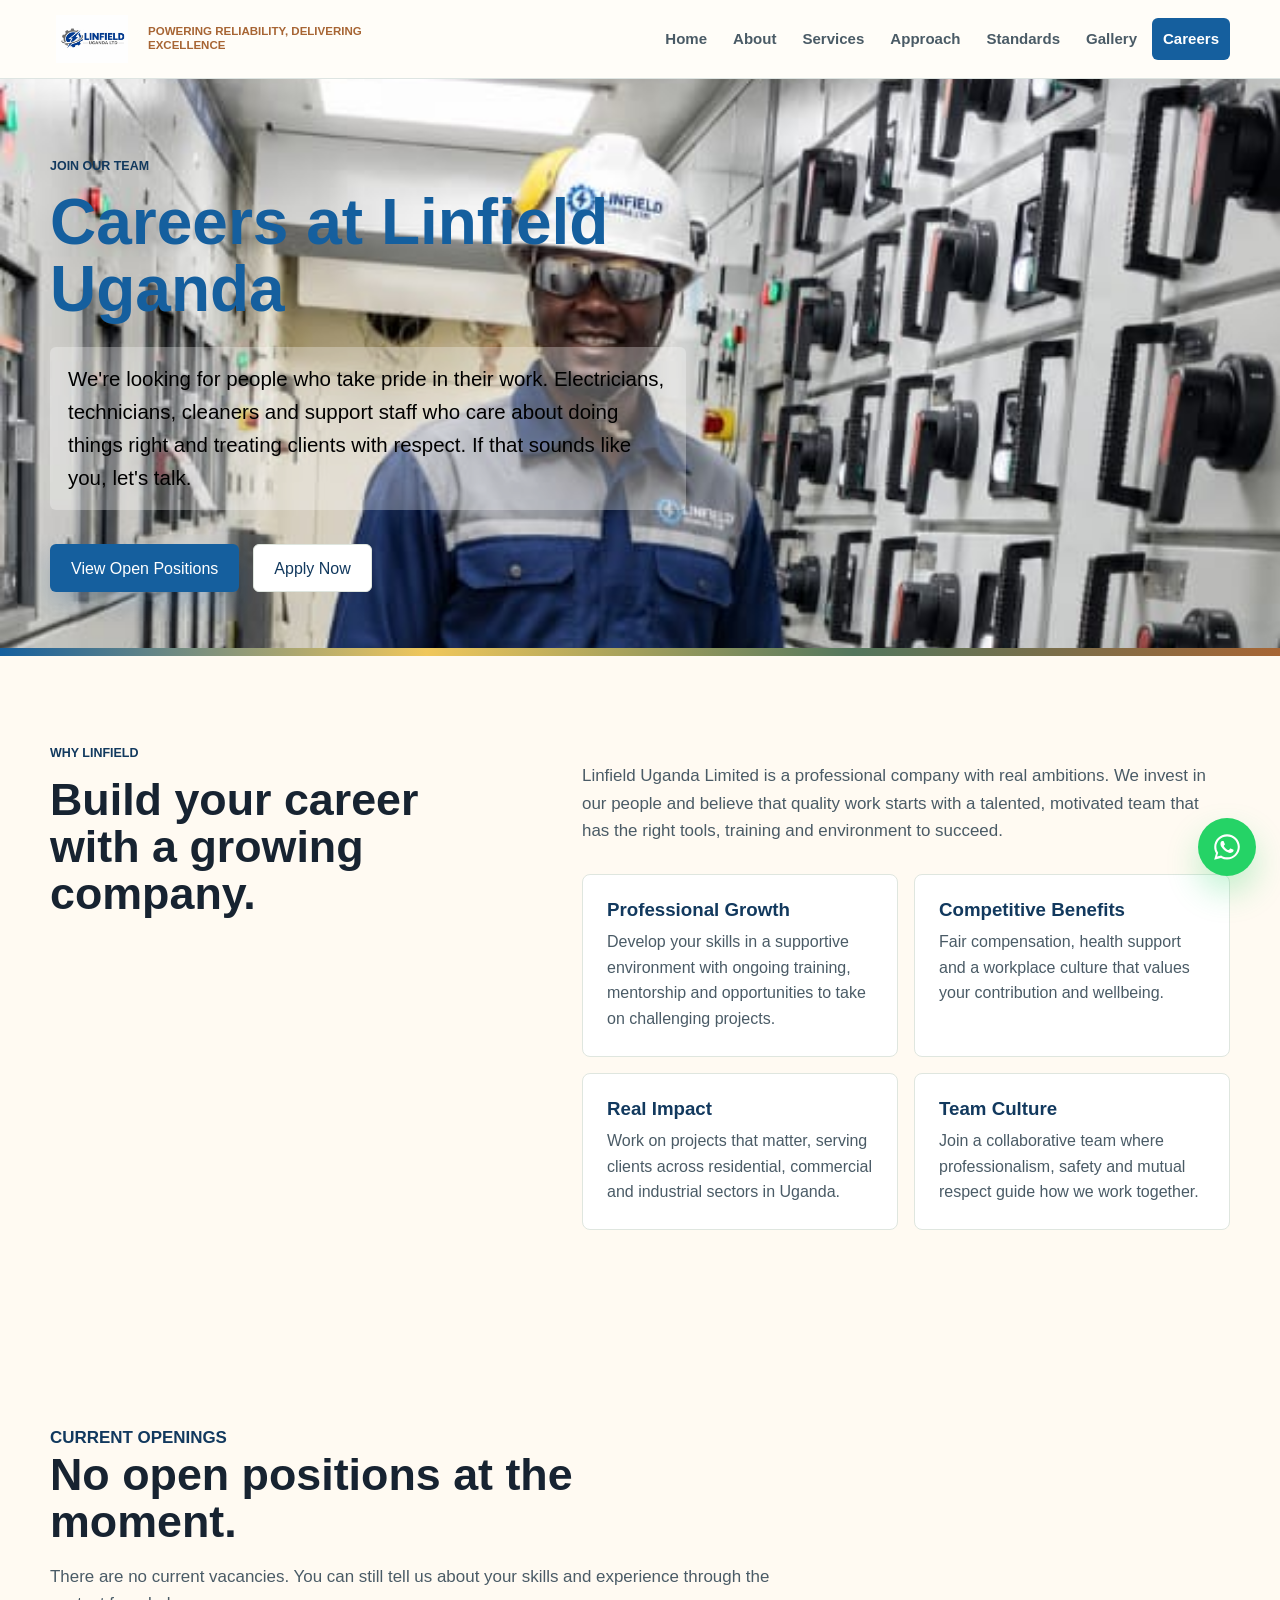
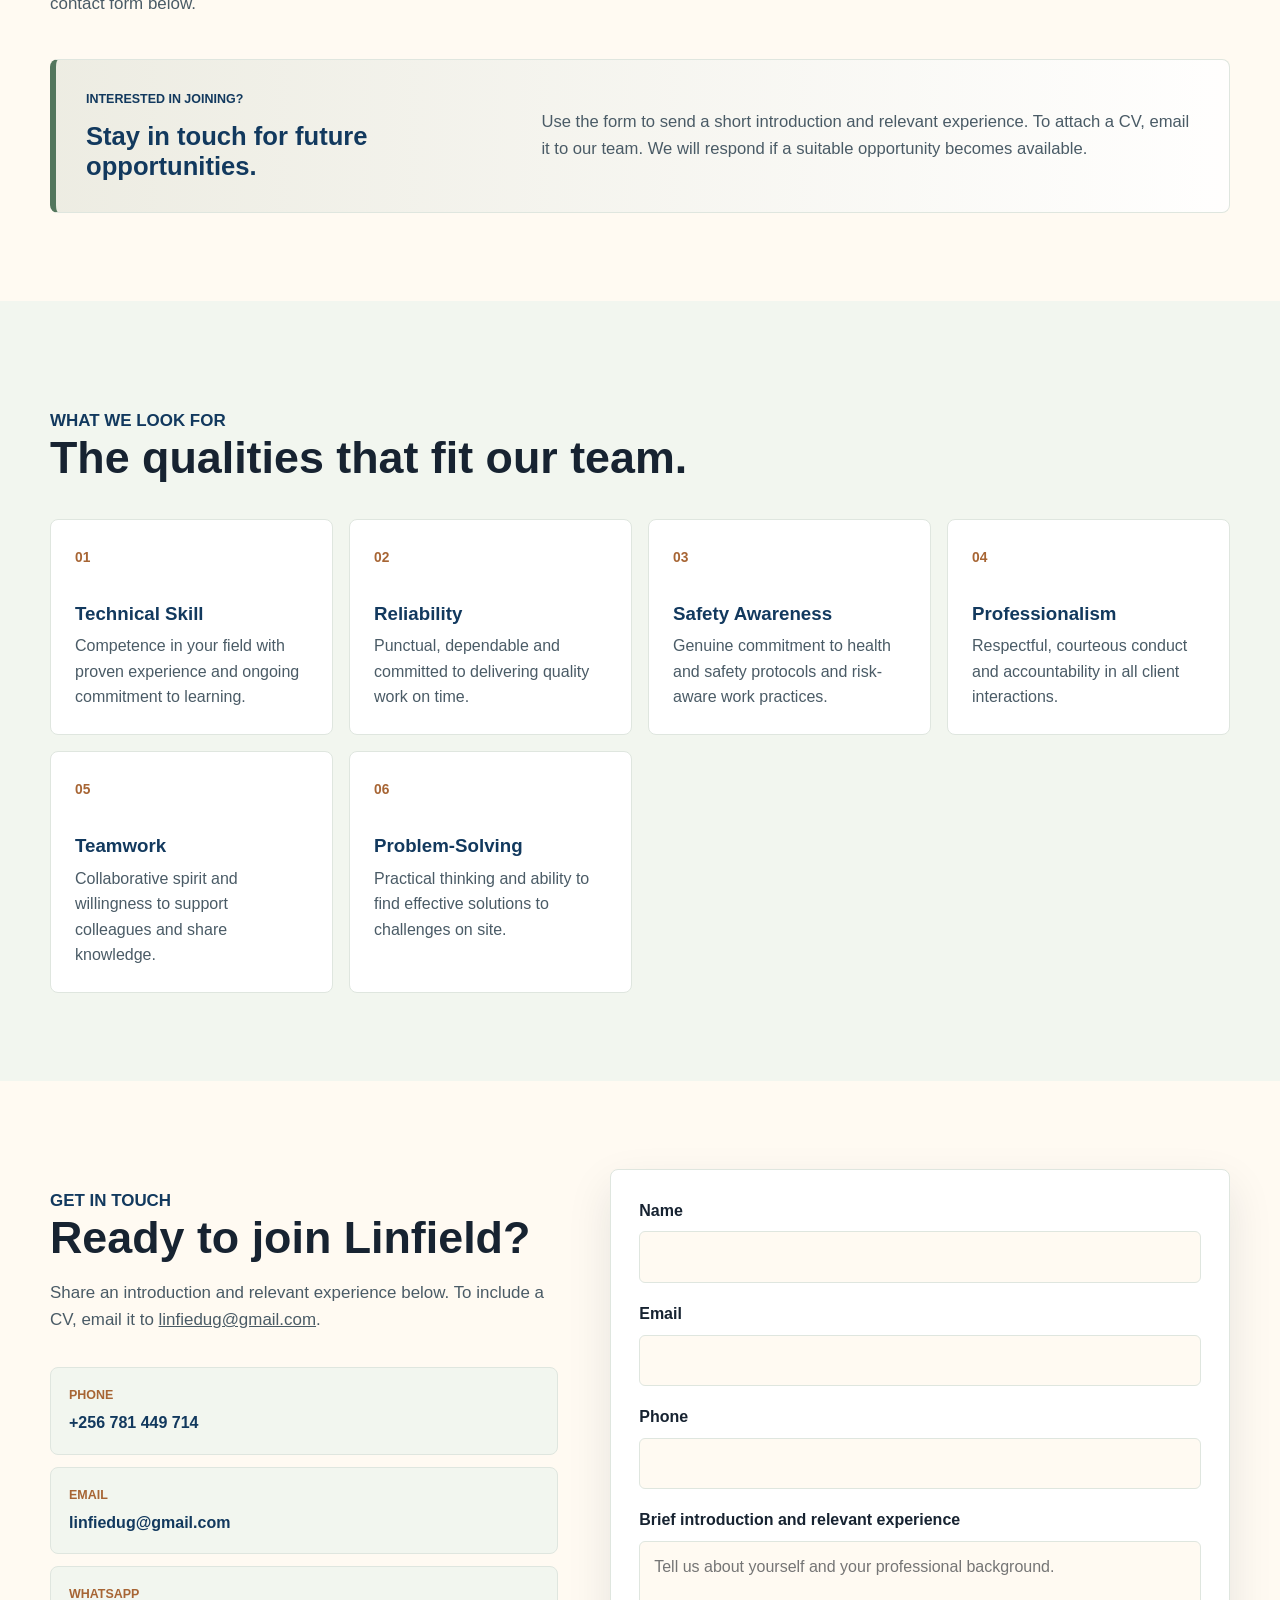
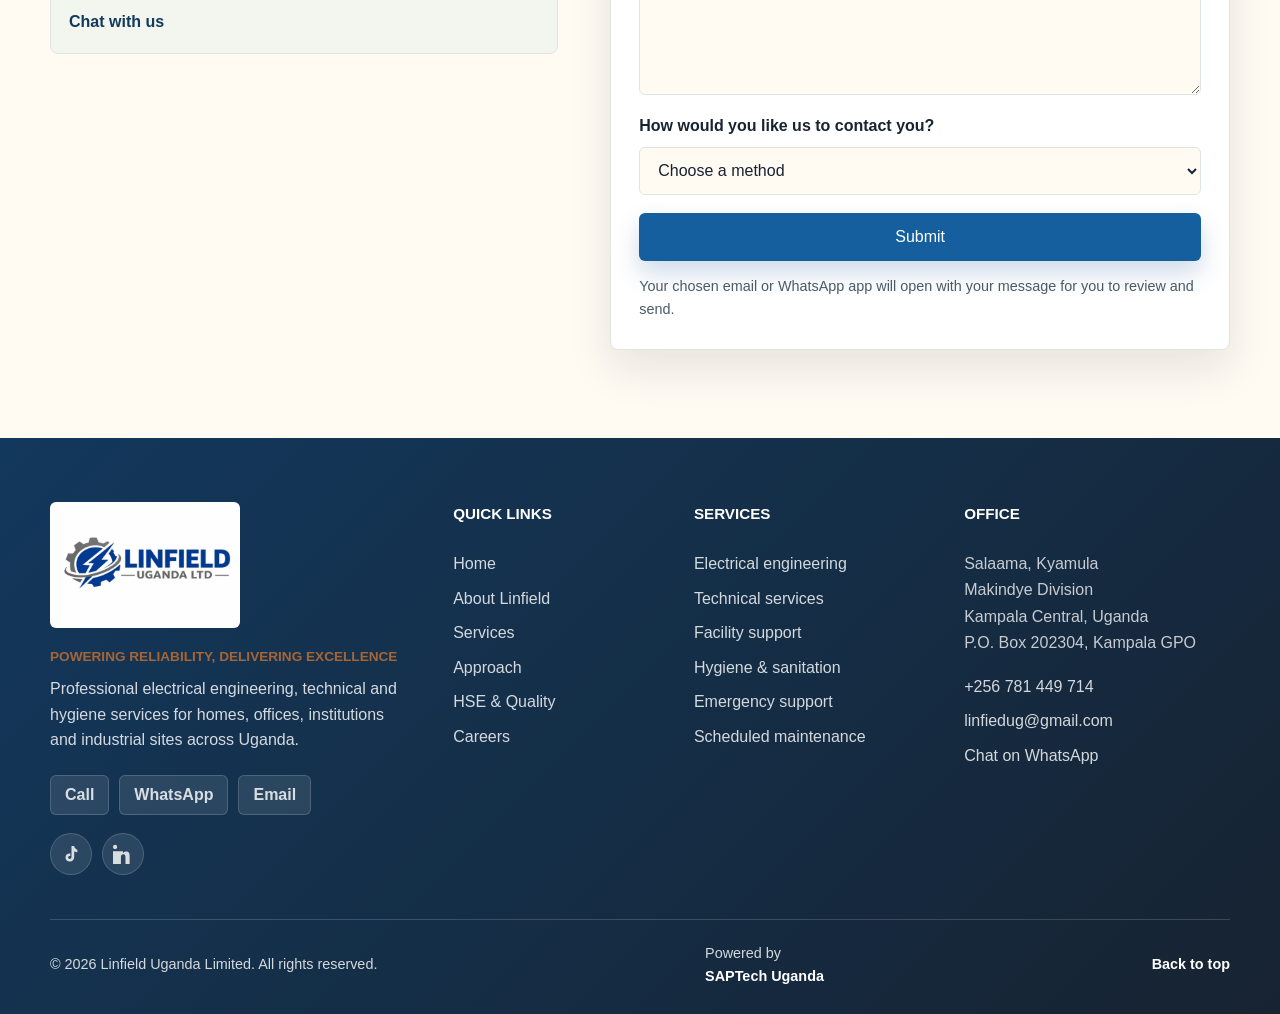
==== commit d47bb339: "Improve site SEO and verification Co-authored-by: Copilot <223556219+Copilot@users.noreply.github.co" ====
--- a/careers.html
+++ b/careers.html
@@ -3,24 +3,23 @@
 <head>
     <meta charset="UTF-8">
     <meta name="viewport" content="width=device-width, initial-scale=1.0">
-    <meta name="description" content="Join Linfield Uganda Limited. We are hiring talented professionals for electrical engineering, technical support, hygiene services and more.">
+    <meta name="description" content="Explore future careers with Linfield Uganda, a Kampala provider of electrical, technical and cleaning services. Share your experience with our team.">
     <meta name="keywords" content="careers, jobs, electrical engineering, technical support, hygiene services, Kampala Uganda">
     <meta name="robots" content="index, follow">
     <meta name="theme-color" content="#12395e">
     <meta property="og:type" content="website">
     <meta property="og:url" content="https://linfieldug.com/careers.html">
     <meta property="og:site_name" content="Linfield Uganda Limited">
-    <meta property="og:title" content="Careers | Linfield Uganda Limited">
-    <meta property="og:description" content="Join our team. Explore career opportunities at Linfield Uganda Limited.">
+    <meta property="og:title" content="Careers at Linfield Uganda | Future Opportunities">
+    <meta property="og:description" content="Explore future careers with Linfield Uganda, a Kampala provider of electrical, technical and cleaning services. Share your experience with our team.">
     <meta property="og:image" content="https://linfieldug.com/images/logo.png">
     <meta property="og:image:type" content="image/png">
-    <meta property="og:image:width" content="1200">
-    <meta property="og:image:height" content="630">
+    <meta property="og:image:width" content="1080">
+    <meta property="og:image:height" content="720">
     <meta property="og:image:alt" content="Linfield Uganda Limited logo">
     <meta name="twitter:card" content="summary_large_image">
-    <meta name="twitter:site" content="@linfielduganda">
-    <meta name="twitter:title" content="Careers | Linfield Uganda Limited">
-    <meta name="twitter:description" content="Join our team. Explore career opportunities at Linfield Uganda Limited.">
+    <meta name="twitter:title" content="Careers at Linfield Uganda | Future Opportunities">
+    <meta name="twitter:description" content="Explore future careers with Linfield Uganda, a Kampala provider of electrical, technical and cleaning services. Share your experience with our team.">
     <meta name="twitter:image" content="https://linfieldug.com/images/logo.png">
     <meta name="twitter:image:alt" content="Linfield Uganda Limited logo">
     <meta name="author" content="Linfield Uganda Limited">
@@ -28,27 +27,8 @@
     <link rel="canonical" href="https://linfieldug.com/careers.html">
     <link rel="icon" type="image/png" href="images/logo.png">
     <link rel="apple-touch-icon" href="images/logo.png">
-    <title>Careers | Linfield Uganda Limited</title>
+    <title>Careers at Linfield Uganda | Future Opportunities</title>
     <link rel="stylesheet" href="style.css">
-    <script type="application/ld+json">
-    {
-        "@context": "https://schema.org",
-        "@type": "JobPosting",
-        "title": "Career Opportunities",
-        "description": "Join Linfield Uganda Limited team",
-        "hiringOrganization": {
-            "@type": "Organization",
-            "name": "Linfield Uganda Limited",
-            "logo": "https://linfieldug.com/images/logo.png",
-            "url": "https://linfieldug.com"
-        },
-        "jobLocationType": "TELECOMMUTE, ON_SITE",
-        "applicantLocationRequirements": {
-            "@type": "Country",
-            "name": "UG"
-        }
-    }
-    </script>
 </head>
 <body>
     <a class="skip-link" href="#main">Skip to content</a>
@@ -130,15 +110,15 @@
                 <div class="section-heading">
                     <p class="section-label" style="color: #12395e;">Current openings</p>
                     <h2>No open positions at the moment.</h2>
-                    <p>We're not currently hiring, but we'd love to hear from passionate professionals. Submit your details and we'll keep your information on file for future opportunities.</p>
+                    <p>There are no current vacancies. You can still tell us about your skills and experience through the contact form below.</p>
                 </div>
 
                 <div class="service-reassurance">
                     <div>
                         <p class="section-label" style="color: #12395e;">Interested in joining?</p>
-                        <h3>Send us your CV and details.</h3>
-                    </div>
-                    <p>Even though we don't have open positions right now, we'd like to connect with talented individuals. Use our contact form below to share your CV and tell us about yourself. We'll review all submissions and reach out when relevant opportunities arise.</p>
+                        <h3>Stay in touch for future opportunities.</h3>
+                    </div>
+                    <p>Use the form to send a short introduction and relevant experience. To attach a CV, email it to our team. We will respond if a suitable opportunity becomes available.</p>
                 </div>
             </div>
         </section>
@@ -189,7 +169,7 @@
                 <div class="contact-intro">
                     <p class="section-label" style="color: #12395e;">Get in touch</p>
                     <h2>Ready to join Linfield?</h2>
-                    <p>Send us your CV and the position you're interested in. We'll review your application and be in touch shortly.</p>
+                    <p>Share an introduction and relevant experience below. To include a CV, email it to <a href="mailto:linfiedug@gmail.com">linfiedug@gmail.com</a>.</p>
 
                     <div class="contact-methods">
                         <a href="tel:+256781449714">
@@ -233,7 +213,7 @@
                         </select>
                     </div>
                     <button type="submit" class="button button-primary form-submit">Submit</button>
-                    <p class="form-note">Your details will be sent securely to our team.</p>
+                    <p class="form-note">Your chosen email or WhatsApp app will open with your message for you to review and send.</p>
                 </form>
             </div>
         </section>
@@ -267,18 +247,6 @@
                             <path d="M4.98 3.5C4.98 4.88 3.87 6 2.5 6S0 4.88 0 3.5 1.12 1 2.5 1 4.98 2.12 4.98 3.5zM0 8.83h5V24H0V8.83zm7.59 0H12v2.13h.07c.49-.92 1.69-1.89 3.48-1.89 3.72 0 4.4 2.45 4.4 5.64V24h-5v-7.6c0-1.81-.03-4.15-2.53-4.15-2.54 0-2.93 1.98-2.93 4.02V24h-5V8.83z"/>
                         </svg>
                     </a>
-                    <a class="social-link is-placeholder" href="#" data-social-placeholder aria-disabled="true" aria-label="Linfield Uganda on X" title="Add official X profile link">
-                        <svg viewBox="0 0 24 24" aria-hidden="true" focusable="false">
-                            <path d="M18.24 2.25h3.31l-7.23 8.26 8.5 11.24h-6.66l-5.21-6.82-5.97 6.82H1.68l7.73-8.84L1.25 2.25h6.83l4.71 6.23 5.45-6.23Zm-1.16 17.52h1.83L7.08 4.13H5.12l11.96 15.64Z"/>
-                        </svg>
-                    </a>
-                    <a class="social-link is-placeholder" href="#" data-social-placeholder aria-disabled="true" aria-label="Linfield Uganda on Instagram" title="Add official Instagram profile link">
-                        <svg viewBox="0 0 24 24" aria-hidden="true" focusable="false">
-                            <rect x="3" y="3" width="18" height="18" rx="5"></rect>
-                            <circle cx="12" cy="12" r="4"></circle>
-                            <circle cx="17.4" cy="6.6" r="1.1"></circle>
-                        </svg>
-                    </a>
                 </div>
             </div>
 
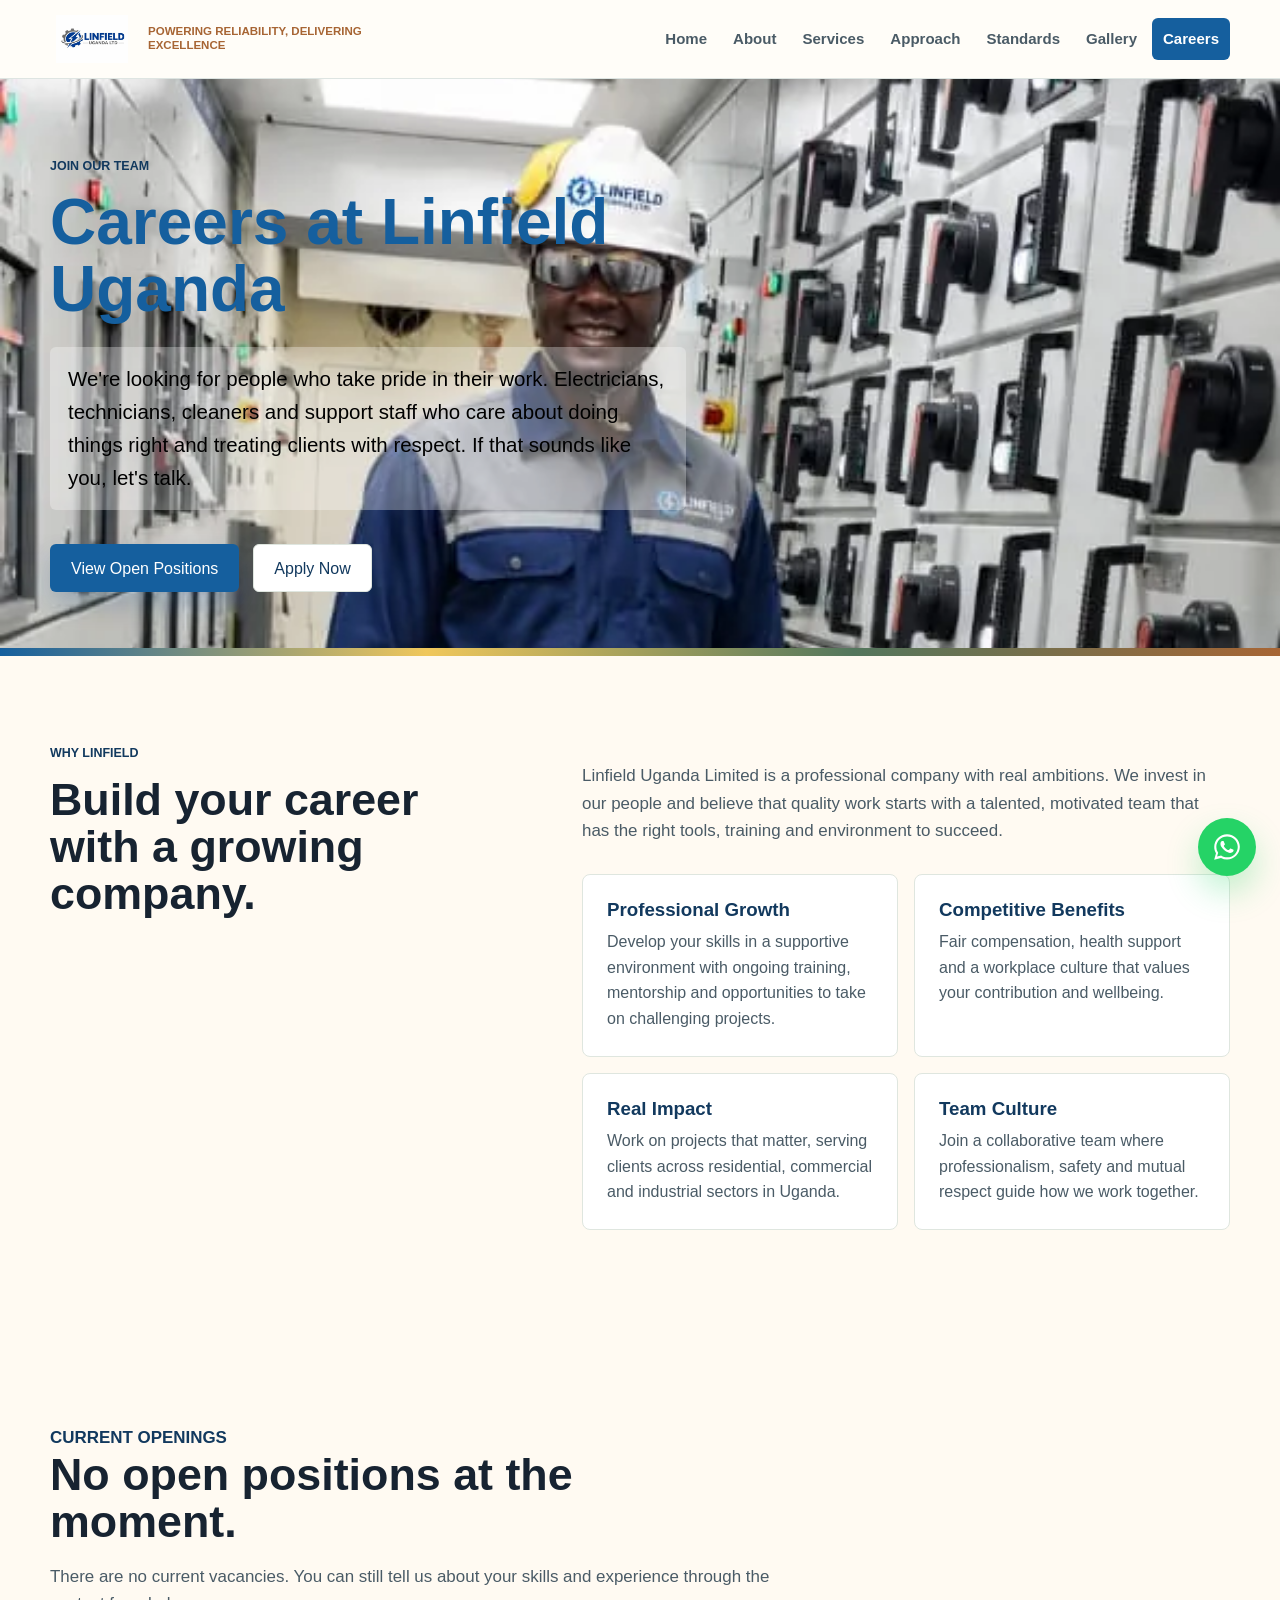
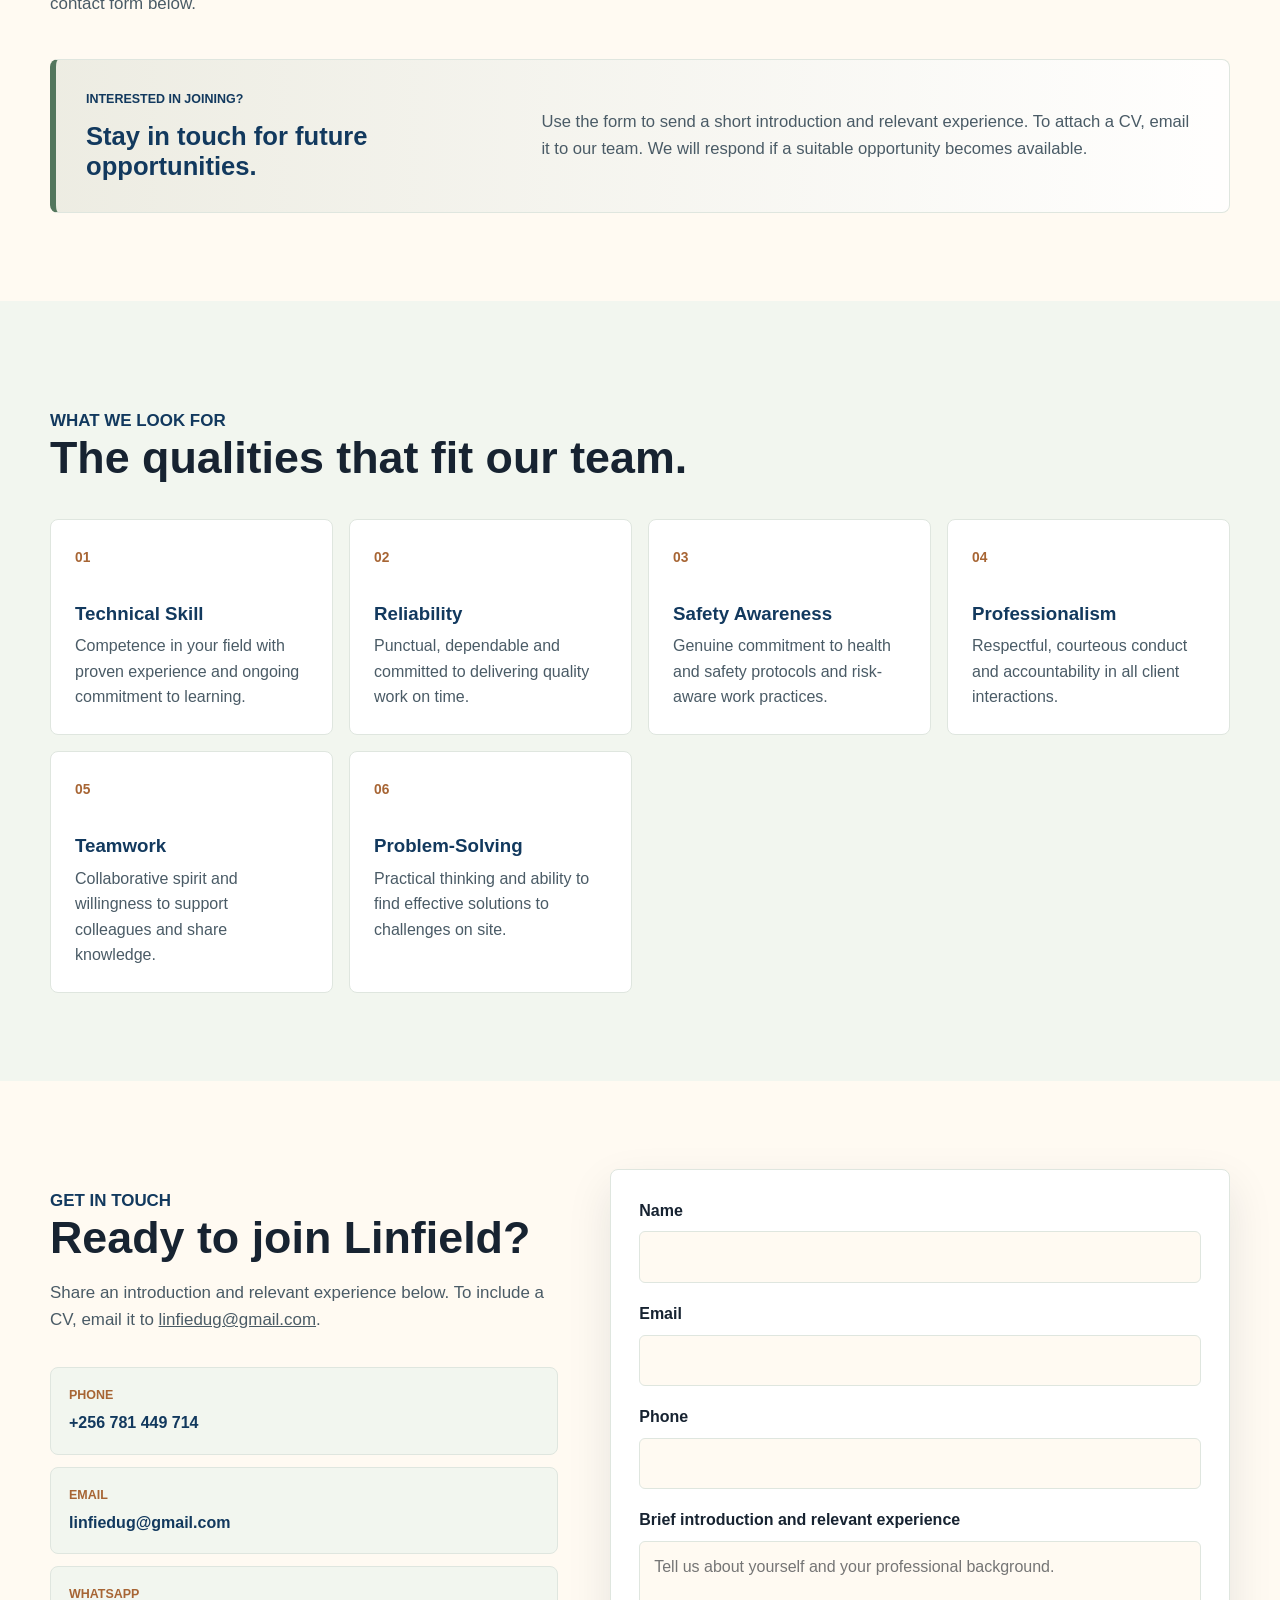
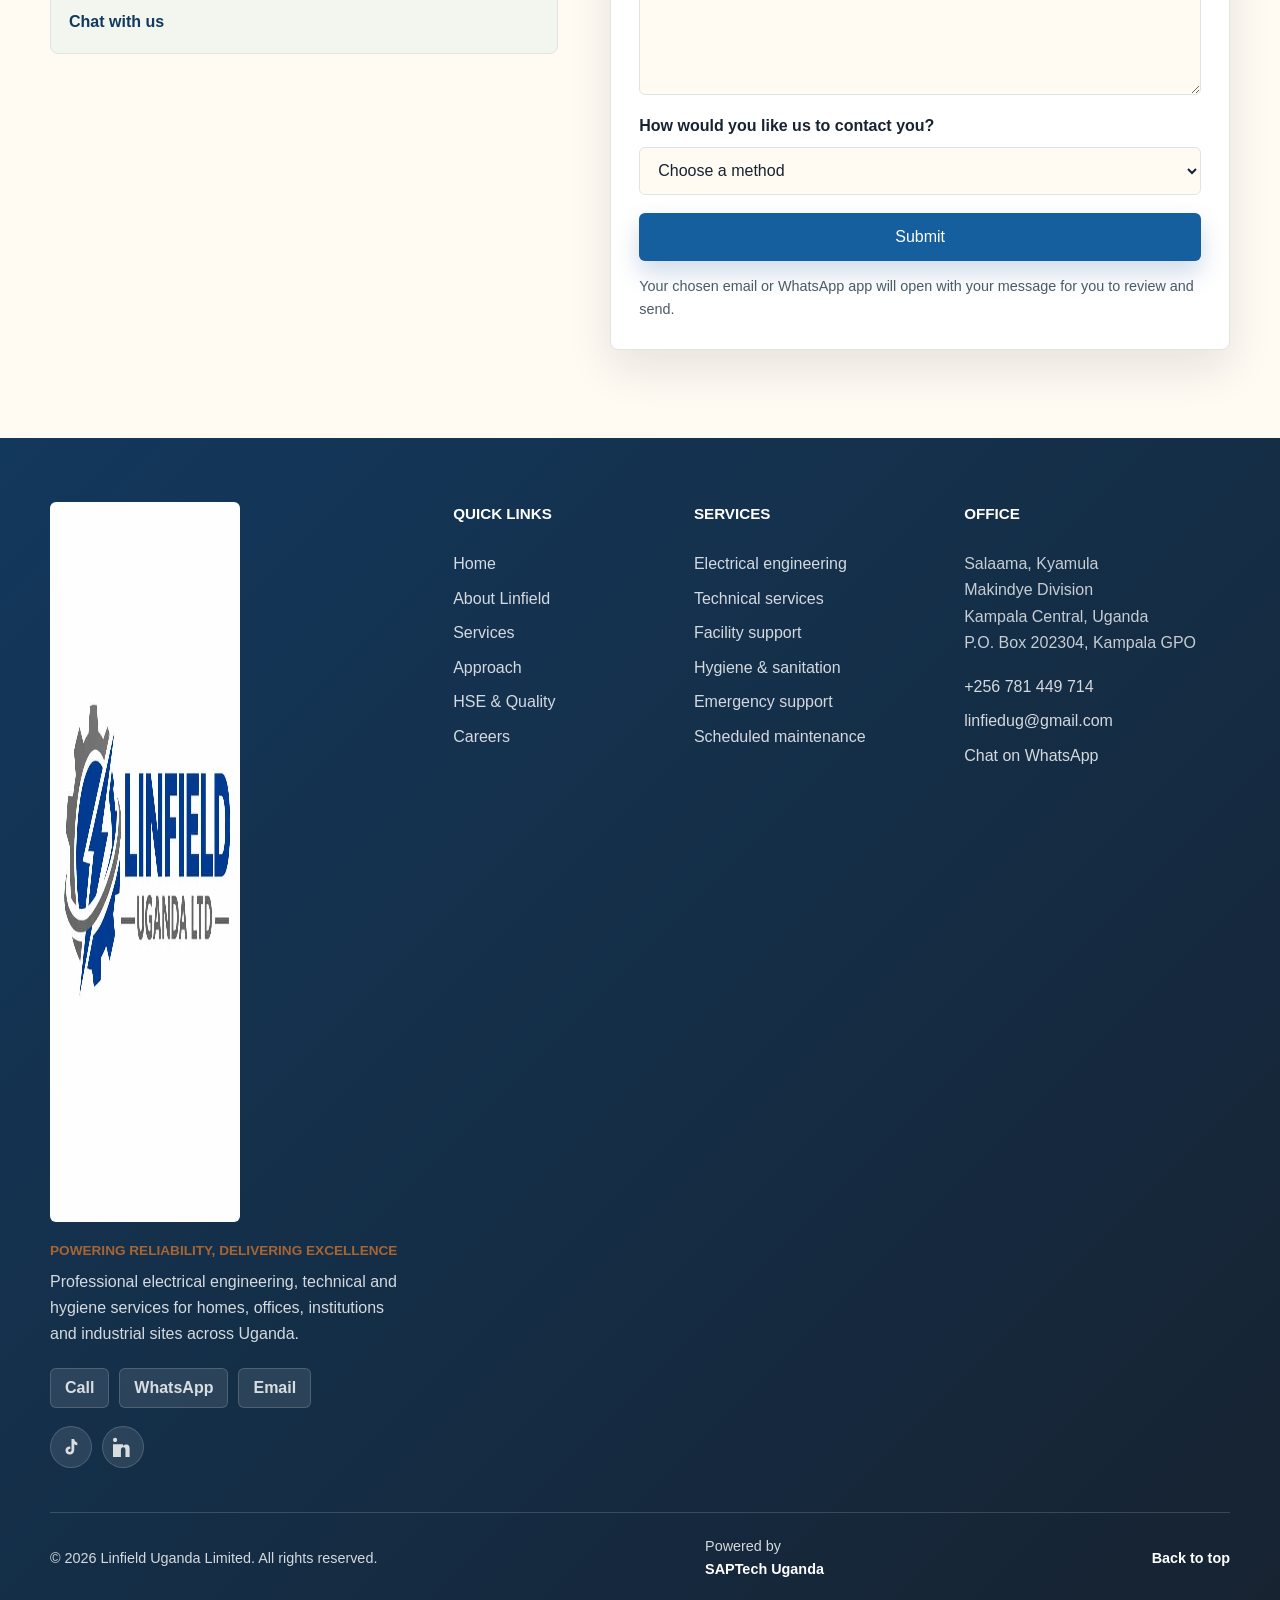
==== commit 63613e98: "Optimize site images for faster loading Co-authored-by: Copilot <223556219+Copilot@users.noreply.git" ====
--- a/careers.html
+++ b/careers.html
@@ -28,6 +28,7 @@
     <link rel="icon" type="image/png" href="images/logo.png">
     <link rel="apple-touch-icon" href="images/logo.png">
     <title>Careers at Linfield Uganda | Future Opportunities</title>
+    <link rel="preload" as="image" href="images/introduction.webp" fetchpriority="high">
     <link rel="stylesheet" href="style.css">
 </head>
 <body>
@@ -36,7 +37,7 @@
     <header class="site-header">
         <nav class="navbar" aria-label="Main navigation">
             <a class="brand" href="index.html" aria-label="Linfield Uganda home">
-                <img src="images/logo.png" alt="Linfield Uganda Limited logo" class="brand-logo">
+                <img src="images/logo.webp" alt="Linfield Uganda Limited logo" class="brand-logo" width="1080" height="720" decoding="async">
                 <span class="brand-copy">
                     <span class="brand-line">Powering reliability, delivering excellence</span>
                 </span>
@@ -228,7 +229,7 @@
     <footer class="site-footer">
         <div class="container footer-main">
             <div class="footer-brand">
-                <img src="images/logo.png" alt="Linfield Uganda Limited logo" class="footer-logo">
+                <img src="images/logo.webp" alt="Linfield Uganda Limited logo" class="footer-logo" width="1080" height="720" decoding="async">
                 <p class="footer-slogan">Powering Reliability, Delivering Excellence</p>
                 <p>Professional electrical engineering, technical and hygiene services for homes, offices, institutions and industrial sites across Uganda.</p>
                 <div class="footer-actions" aria-label="Footer contact actions">
--- a/style.css
+++ b/style.css
@@ -214,12 +214,11 @@
     position: relative;
     overflow: hidden;
     background-image:
-        url('images/introduction.png'),
+        url('images/introduction.webp'),
         linear-gradient(90deg, rgba(18, 33, 47, 0.65), rgba(18, 33, 47, 0.65)),
         repeating-linear-gradient(135deg, rgba(16, 75, 145, 0.08) 0 1px, transparent 1px 18px);
     background-size: cover;
     background-position: center 27%;
-    background-attachment: fixed;
 }
 
 .hero::after {
@@ -335,7 +334,7 @@
     min-height: 440px;
     padding: 34px;
     background-image:
-        url('images/introduction.png'),
+        url('images/introduction.webp'),
         linear-gradient(90deg, rgba(18, 33, 47, 0.65), rgba(18, 33, 47, 0.65)),
         repeating-linear-gradient(135deg, rgba(16, 75, 145, 0.08) 0 1px, transparent 1px 18px);
     background-size: cover;
@@ -1045,6 +1044,10 @@
     justify-content: center;
     box-shadow: 0 2px 8px rgba(18, 33, 47, 0.08);
     transition: transform 240ms ease, box-shadow 240ms ease;
+}
+
+.gallery-item[hidden] {
+    display: none;
 }
 
 .gallery-item:hover {
